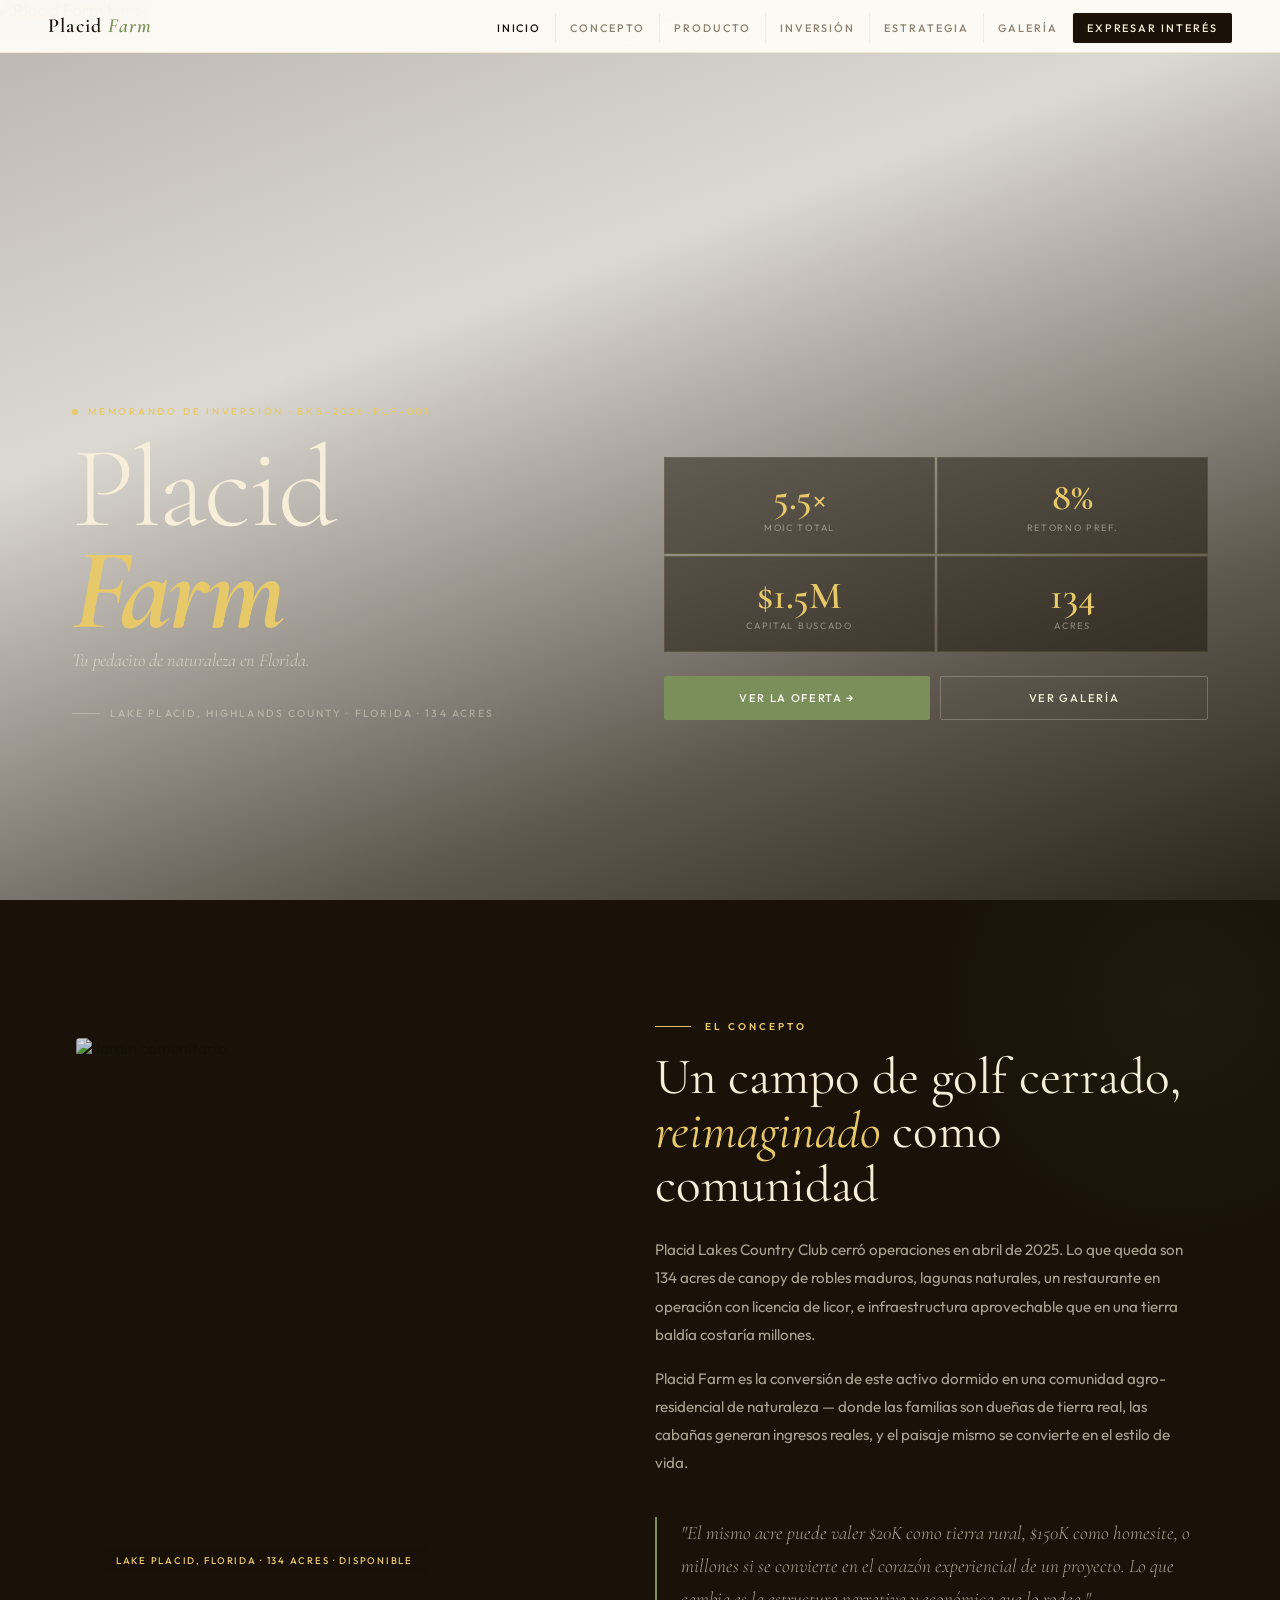
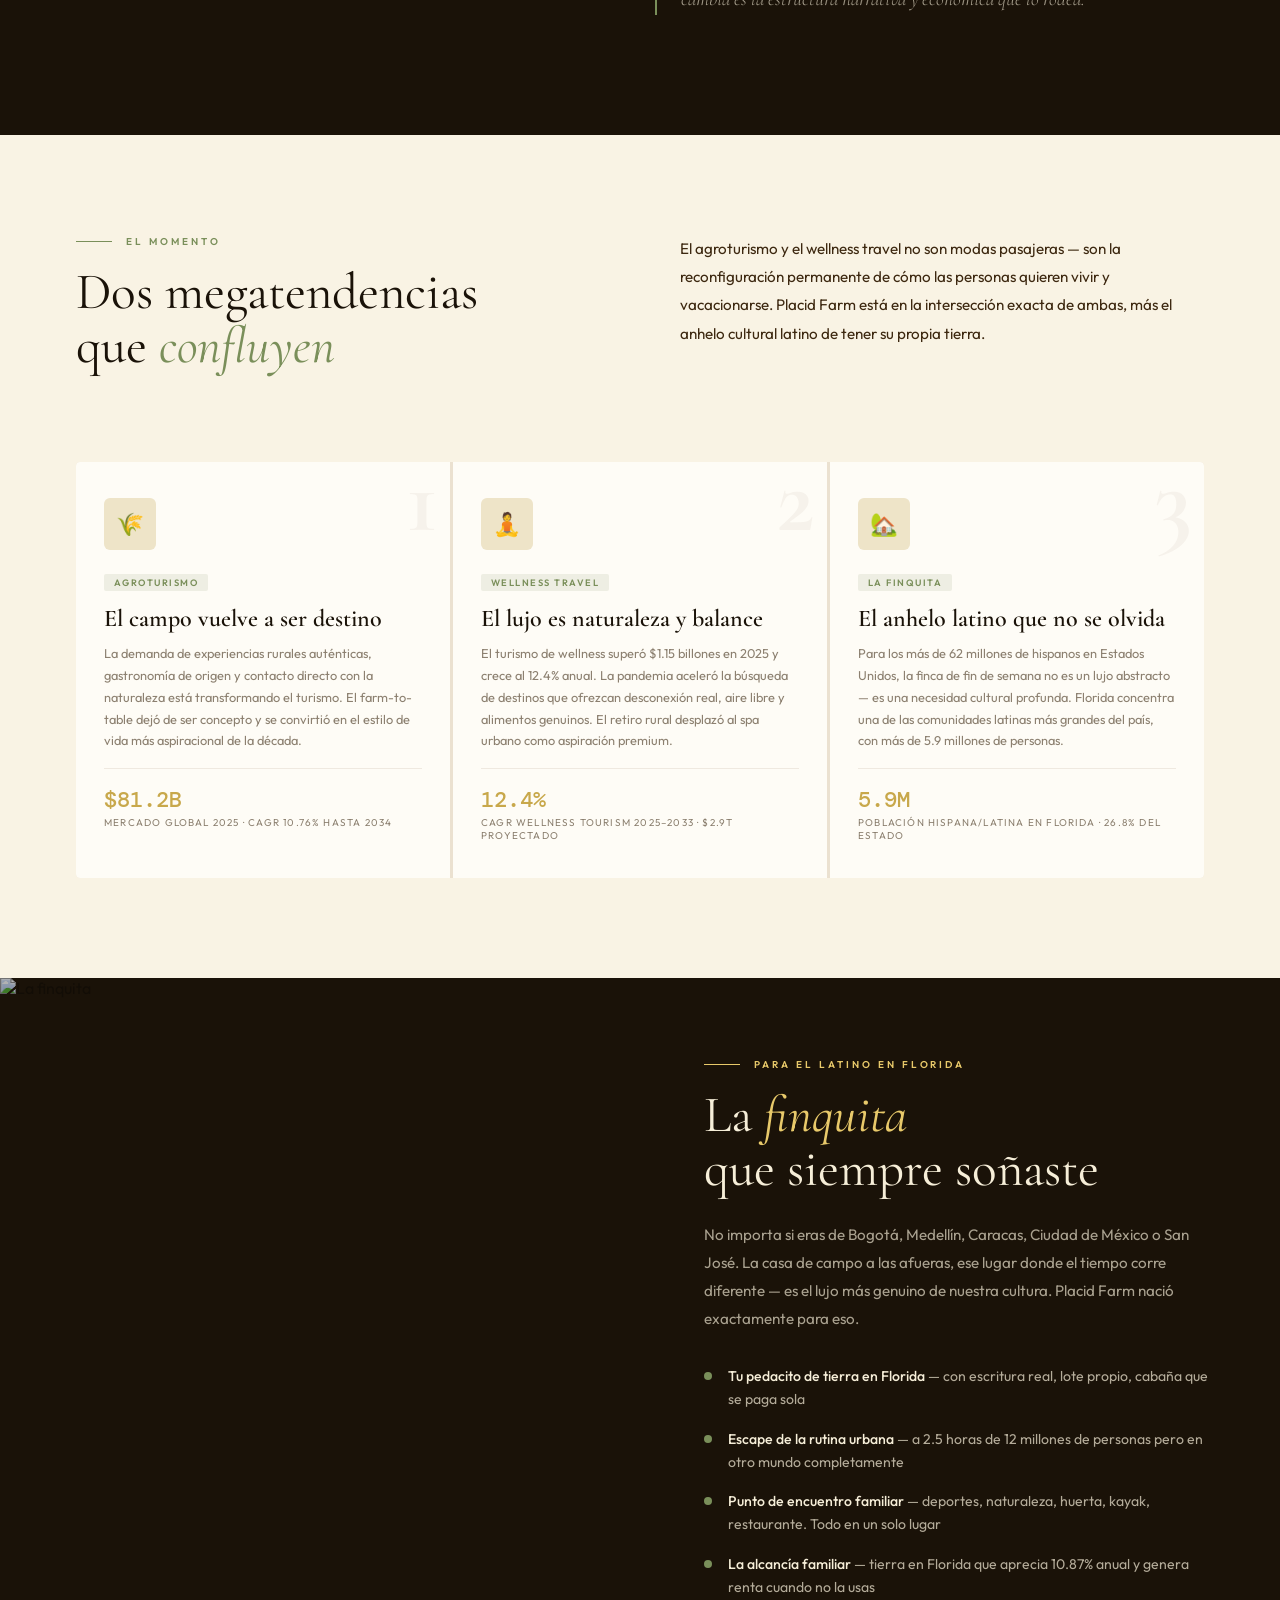
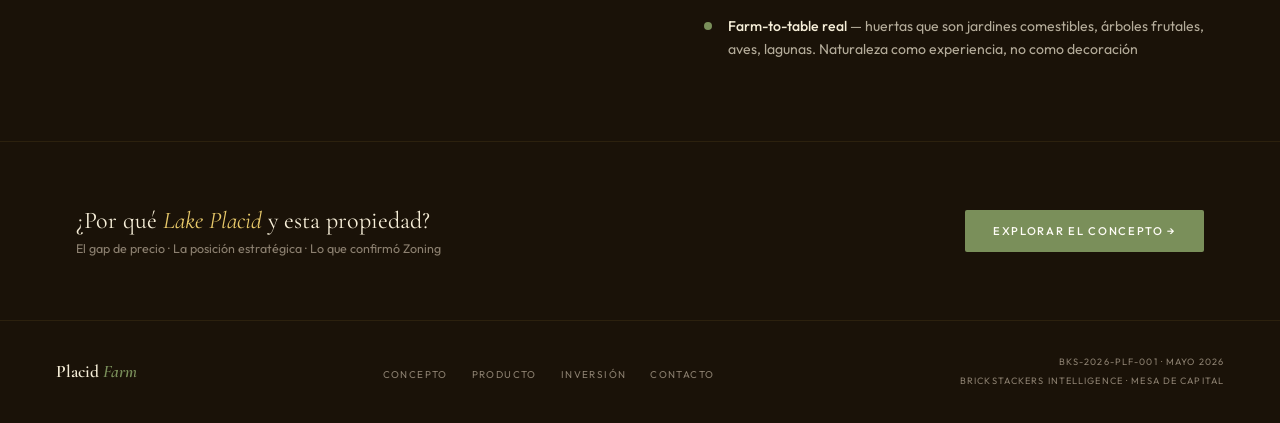
==== index.html @ a123d1e0 "modelo financiero Camino A — mix 55/18/7" ====
<!DOCTYPE html>
<html lang="es">
<head>
<meta charset="UTF-8">
<meta name="viewport" content="width=device-width, initial-scale=1.0">
<title>Placid Farm — Memorando de Inversión</title>
<!-- Favicon -->
<link rel="icon" type="image/png" sizes="32x32" href="https://res.cloudinary.com/df9mz9qei/image/upload/w_32,h_32,c_fill,q_auto/v1779254024/31085FDB-B945-452B-887D-D3802CEEFC55_paydjs.png">
<link rel="icon" type="image/png" sizes="192x192" href="https://res.cloudinary.com/df9mz9qei/image/upload/w_192,h_192,c_fill,q_auto/v1779254024/31085FDB-B945-452B-887D-D3802CEEFC55_paydjs.png">
<link rel="apple-touch-icon" sizes="180x180" href="https://res.cloudinary.com/df9mz9qei/image/upload/w_180,h_180,c_fill,q_auto/v1779254024/31085FDB-B945-452B-887D-D3802CEEFC55_paydjs.png">
<!-- Open Graph -->
<meta property="og:type" content="website">
<meta property="og:site_name" content="Placid Farm · Brickstackers">
<meta property="og:title" content="Placid Farm — Memorando de Inversión">
<meta property="og:description" content="Tu pedacito de naturaleza en Florida. Comunidad agro-residencial en 134 acres de Lake Placid · MOIC 5.5× · Capital buscado $1.5M.">
<meta property="og:image" content="https://res.cloudinary.com/df9mz9qei/image/upload/w_1200,h_630,c_fill,g_auto,q_auto/v1779254024/31085FDB-B945-452B-887D-D3802CEEFC55_paydjs.png">
<meta property="og:image:width" content="1200">
<meta property="og:image:height" content="630">
<!-- Twitter Card -->
<meta name="twitter:card" content="summary_large_image">
<meta name="twitter:title" content="Placid Farm — Memorando de Inversión">
<meta name="twitter:description" content="Tu pedacito de naturaleza en Florida. Comunidad agro-residencial en 134 acres de Lake Placid.">
<meta name="twitter:image" content="https://res.cloudinary.com/df9mz9qei/image/upload/w_1200,h_630,c_fill,g_auto,q_auto/v1779254024/31085FDB-B945-452B-887D-D3802CEEFC55_paydjs.png">
<link rel="stylesheet" href="shared.css">
<style>
/* HERO */
.hero{position:relative;height:100vh;min-height:700px;overflow:hidden;display:flex;align-items:flex-end}
.hero-bg{position:absolute;inset:0}
.hero-bg img{width:100%;height:100%;object-fit:cover;transform:scale(1.05);animation:slowzoom 20s ease-in-out infinite alternate}
.hero-bg::after{content:'';position:absolute;inset:0;background:linear-gradient(160deg,rgba(26,18,8,0.3) 0%,rgba(26,18,8,0.15) 35%,rgba(26,18,8,0.7) 75%,rgba(26,18,8,0.92) 100%)}
.hero-content{position:relative;z-index:2;width:100%;padding:0 72px 80px;display:grid;grid-template-columns:1fr 1fr;gap:48px;align-items:flex-end}
.hero-eyebrow{display:inline-flex;align-items:center;gap:10px;margin-bottom:20px}
.hero-eyebrow-dot{width:6px;height:6px;border-radius:50%;background:var(--gold);animation:blink 2s infinite}
.hero-eyebrow-text{font-size:0.62rem;font-weight:500;letter-spacing:0.28em;text-transform:uppercase;color:var(--gold)}
.hero-title{font-family:'Cormorant Garamond',serif;font-size:clamp(4.5rem,9vw,10rem);font-weight:300;line-height:0.88;color:var(--cream);margin-bottom:8px;letter-spacing:-0.02em}
.hero-title strong{font-weight:700;display:block}
.hero-title em{font-style:italic;color:var(--gold)}
.hero-sub{font-family:'Cormorant Garamond',serif;font-size:1.15rem;font-style:italic;color:rgba(246,238,216,0.55);margin-bottom:36px}
.hero-location{font-size:0.65rem;font-weight:500;letter-spacing:0.2em;text-transform:uppercase;color:rgba(246,238,216,0.4);display:flex;align-items:center;gap:10px}
.hero-location::before{content:'';width:28px;height:1px;background:rgba(246,238,216,0.3)}
.hero-right{display:flex;flex-direction:column;align-items:flex-end;gap:24px}
.hero-stats{display:grid;grid-template-columns:repeat(2,1fr);gap:2px;width:100%}
.hero-stat{background:rgba(26,18,8,0.5);backdrop-filter:blur(8px);border:1px solid rgba(200,168,75,0.15);padding:20px 18px;text-align:center}
.hero-stat-val{font-family:'Cormorant Garamond',serif;font-size:2.4rem;font-weight:600;color:var(--gold);line-height:1}
.hero-stat-lbl{font-size:0.58rem;letter-spacing:0.18em;text-transform:uppercase;color:rgba(246,238,216,0.45);margin-top:5px}
.hero-actions{display:flex;gap:10px;width:100%}
.hero-actions .btn-prim,.hero-actions .btn-ghost{flex:1}
/* MANIFESTO */
.manifesto{background:var(--ink);padding:120px 0;overflow:hidden;position:relative}
.manifesto::before{content:'';position:absolute;top:-150px;right:-150px;width:500px;height:500px;border-radius:50%;background:radial-gradient(circle,rgba(74,94,53,0.1) 0%,transparent 70%)}
.manifesto-grid{display:grid;grid-template-columns:1fr 1.1fr;gap:80px;align-items:center}
.manifesto-img{position:relative;height:560px;border-radius:4px;overflow:hidden}
.manifesto-img img{width:100%;height:100%;object-fit:cover;filter:brightness(0.85)}
.manifesto-img-tag{position:absolute;bottom:24px;left:24px;background:rgba(26,18,8,0.8);backdrop-filter:blur(8px);padding:8px 16px;border-radius:2px;font-size:0.6rem;letter-spacing:0.18em;text-transform:uppercase;color:var(--gold);font-weight:500}
.manifesto-quote{margin-top:40px;border-left:2px solid var(--sage);padding-left:24px}
.manifesto-quote p{font-family:'Cormorant Garamond',serif;font-size:1.2rem;font-style:italic;color:rgba(246,238,216,0.65);line-height:1.7;font-weight:300}
/* TRENDS */
.trends{background:var(--parchment)}
.trends-intro{display:grid;grid-template-columns:1fr 1fr;gap:80px;align-items:start;margin-bottom:64px}
.trends-cards{display:grid;grid-template-columns:repeat(3,1fr);gap:3px;background:rgba(106,68,35,0.1);border-radius:4px;overflow:hidden}
.trend-card{background:var(--white);padding:36px 28px;position:relative;overflow:hidden;transition:background 0.3s}
.trend-card:hover{background:var(--ink)}
.trend-card:hover .trend-title{color:var(--cream)}
.trend-card:hover .trend-body{color:rgba(246,238,216,0.6)}
.trend-num{font-family:'Cormorant Garamond',serif;font-size:6rem;font-weight:700;color:rgba(106,68,35,0.05);position:absolute;top:-10px;right:12px;line-height:1;pointer-events:none}
.trend-icon-bg{width:52px;height:52px;background:var(--linen);border-radius:6px;display:flex;align-items:center;justify-content:center;margin-bottom:20px;font-size:1.4rem}
.trend-title{font-family:'Cormorant Garamond',serif;font-size:1.5rem;font-weight:600;color:var(--ink);margin-bottom:10px;line-height:1.2;transition:color 0.3s}
.trend-body{font-size:0.8rem;line-height:1.7;color:var(--stone);transition:color 0.3s;margin-bottom:16px}
.trend-stat-val{font-family:'DM Mono',monospace;font-size:1.4rem;font-weight:500;color:var(--straw)}
.trend-stat-lbl{font-size:0.62rem;letter-spacing:0.12em;text-transform:uppercase;color:var(--stone);margin-top:2px}
/* FINQUITA */
.finquita{background:var(--ink);padding:0}
.finquita-split{display:grid;grid-template-columns:1fr 1fr;min-height:80vh}
.finquita-img{position:relative;overflow:hidden}
.finquita-img img{width:100%;height:100%;object-fit:cover;filter:brightness(0.7)}
.finquita-img-overlay{position:absolute;inset:0;background:linear-gradient(to right,transparent 60%,var(--ink) 100%)}
.finquita-text{display:flex;flex-direction:column;justify-content:center;padding:80px 64px}
.finquita-items{display:flex;flex-direction:column;gap:16px;margin-top:32px}
.fi-item{display:flex;gap:16px;align-items:flex-start}
.fi-dot{width:8px;height:8px;border-radius:50%;background:var(--sage);margin-top:7px;flex-shrink:0}
.fi-text{font-size:0.88rem;line-height:1.65;color:rgba(246,238,216,0.7)}
.fi-text strong{color:var(--cream);font-weight:500}
/* NEXT PAGE CTA */
.next-cta{background:var(--ink);padding:64px 0;border-top:1px solid rgba(200,168,75,0.1)}
.next-cta-inner{display:flex;justify-content:space-between;align-items:center}
.next-cta-text h3{font-family:'Cormorant Garamond',serif;font-size:1.5rem;font-weight:400;color:var(--cream)}
.next-cta-text h3 em{font-style:italic;color:var(--gold)}
.next-cta-text p{font-size:0.78rem;color:var(--stone);margin-top:6px}
/* RESPONSIVE */
@media(max-width:960px){
  .hero-content{grid-template-columns:1fr;padding:0 24px 48px}
  .hero-right{align-items:flex-start;width:100%}
  .manifesto-grid{grid-template-columns:1fr;gap:40px}
  .trends-intro{grid-template-columns:1fr;gap:32px}
  .trends-cards{grid-template-columns:1fr}
  .finquita-split{grid-template-columns:1fr}
  .finquita-img{height:50vw}
  .finquita-text{padding:48px 24px}
  .next-cta-inner{flex-direction:column;gap:20px;text-align:center}
}
</style>
</head>
<body>

<!-- NAV -->
<nav>
  <a href="index.html" class="nav-logo">Placid <span>Farm</span></a>
  <ul class="nav-links">
    <li><a href="index.html" class="active">Inicio</a></li>
    <li><a href="concepto.html">Concepto</a></li>
    <li><a href="producto.html">Producto</a></li>
    <li><a href="inversion.html">Inversión</a></li>
    <li><a href="estrategia.html">Estrategia</a></li>
    <li><a href="contacto.html">Galería</a></li>
    <li><a href="contacto.html#interes" class="nav-cta">Expresar Interés</a></li>
  </ul>
  <button class="nav-mobile-toggle" onclick="toggleNav()">
    <span></span><span></span><span></span>
  </button>
</nav>

<!-- HERO -->
<section class="hero">
  <div class="hero-bg">
    <img src="https://res.cloudinary.com/df9mz9qei/image/upload/v1779569519/BCBBCC4B-2E43-44A6-8F2A-E1031215C445_lxltwq.png" alt="Placid Farm hero">
  </div>
  <div class="hero-content">
    <div class="hero-left">
      <div class="hero-eyebrow">
        <div class="hero-eyebrow-dot"></div>
        <span class="hero-eyebrow-text">Memorando de Inversión · BKS-2026-PLF-001</span>
      </div>
      <h1 class="hero-title">
        Placid
        <strong><em>Farm</em></strong>
      </h1>
      <p class="hero-sub">Tu pedacito de naturaleza en Florida.</p>
      <div class="hero-location">Lake Placid, Highlands County · Florida · 134 Acres</div>
    </div>
    <div class="hero-right">
      <div class="hero-stats">
        <div class="hero-stat"><div class="hero-stat-val">5.5×</div><div class="hero-stat-lbl">MOIC Total</div></div>
        <div class="hero-stat"><div class="hero-stat-val">8%</div><div class="hero-stat-lbl">Retorno Pref.</div></div>
        <div class="hero-stat"><div class="hero-stat-val">$1.5M</div><div class="hero-stat-lbl">Capital Buscado</div></div>
        <div class="hero-stat"><div class="hero-stat-val">134</div><div class="hero-stat-lbl">Acres</div></div>
      </div>
      <div class="hero-actions">
        <a href="inversion.html" class="btn-prim">Ver la Oferta →</a>
        <a href="contacto.html" class="btn-ghost">Ver Galería</a>
      </div>
    </div>
  </div>
</section>

<!-- MANIFESTO -->
<section class="manifesto">
  <div class="container">
    <div class="manifesto-grid">
      <div class="manifesto-img reveal">
        <img src="https://res.cloudinary.com/df9mz9qei/image/upload/v1779245403/6E2DB016-7008-4F9B-8170-4D4B00F80FEC_gxshcb.png" alt="Jardín comunitario">
        <div class="manifesto-img-tag">Lake Placid, Florida · 134 Acres · Disponible</div>
      </div>
      <div class="reveal">
        <div class="s-label gold">El Concepto</div>
        <h2 class="s-title light">Un campo de golf cerrado,<br><em>reimaginado</em> como comunidad</h2>
        <p class="s-body light">Placid Lakes Country Club cerró operaciones en abril de 2025. Lo que queda son 134 acres de canopy de robles maduros, lagunas naturales, un restaurante en operación con licencia de licor, e infraestructura aprovechable que en una tierra baldía costaría millones.</p>
        <p class="s-body light" style="margin-top:16px">Placid Farm es la conversión de este activo dormido en una comunidad agro-residencial de naturaleza — donde las familias son dueñas de tierra real, las cabañas generan ingresos reales, y el paisaje mismo se convierte en el estilo de vida.</p>
        <div class="manifesto-quote">
          <p>"El mismo acre puede valer $20K como tierra rural, $150K como homesite, o millones si se convierte en el corazón experiencial de un proyecto. Lo que cambia es la estructura narrativa y económica que lo rodea."</p>
        </div>
      </div>
    </div>
  </div>
</section>

<!-- TENDENCIAS -->
<section class="trends">
  <div class="container">
    <div class="trends-intro">
      <div class="reveal">
        <div class="s-label">El Momento</div>
        <h2 class="s-title">Dos megatendencias<br>que <em>confluyen</em></h2>
      </div>
      <div class="reveal">
        <p class="s-body">El agroturismo y el wellness travel no son modas pasajeras — son la reconfiguración permanente de cómo las personas quieren vivir y vacacionarse. Placid Farm está en la intersección exacta de ambas, más el anhelo cultural latino de tener su propia tierra.</p>
      </div>
    </div>
    <div class="trends-cards">
      <div class="trend-card reveal">
        <div class="trend-num">1</div>
        <div class="trend-icon-bg">🌾</div>
        <div class="tag sage" style="margin-bottom:14px">Agroturismo</div>
        <h3 class="trend-title">El campo vuelve a ser destino</h3>
        <p class="trend-body">La demanda de experiencias rurales auténticas, gastronomía de origen y contacto directo con la naturaleza está transformando el turismo. El farm-to-table dejó de ser concepto y se convirtió en el estilo de vida más aspiracional de la década.</p>
        <div style="border-top:1px solid rgba(106,68,35,0.1);padding-top:16px">
          <div class="trend-stat-val">$81.2B</div>
          <div class="trend-stat-lbl">Mercado global 2025 · CAGR 10.76% hasta 2034</div>
        </div>
      </div>
      <div class="trend-card reveal">
        <div class="trend-num">2</div>
        <div class="trend-icon-bg">🧘</div>
        <div class="tag sage" style="margin-bottom:14px">Wellness Travel</div>
        <h3 class="trend-title">El lujo es naturaleza y balance</h3>
        <p class="trend-body">El turismo de wellness superó $1.15 billones en 2025 y crece al 12.4% anual. La pandemia aceleró la búsqueda de destinos que ofrezcan desconexión real, aire libre y alimentos genuinos. El retiro rural desplazó al spa urbano como aspiración premium.</p>
        <div style="border-top:1px solid rgba(106,68,35,0.1);padding-top:16px">
          <div class="trend-stat-val">12.4%</div>
          <div class="trend-stat-lbl">CAGR wellness tourism 2025–2033 · $2.9T proyectado</div>
        </div>
      </div>
      <div class="trend-card reveal">
        <div class="trend-num">3</div>
        <div class="trend-icon-bg">🏡</div>
        <div class="tag sage" style="margin-bottom:14px">La Finquita</div>
        <h3 class="trend-title">El anhelo latino que no se olvida</h3>
        <p class="trend-body">Para los más de 62 millones de hispanos en Estados Unidos, la finca de fin de semana no es un lujo abstracto — es una necesidad cultural profunda. Florida concentra una de las comunidades latinas más grandes del país, con más de 5.9 millones de personas.</p>
        <div style="border-top:1px solid rgba(106,68,35,0.1);padding-top:16px">
          <div class="trend-stat-val">5.9M</div>
          <div class="trend-stat-lbl">Población hispana/latina en Florida · 26.8% del estado</div>
        </div>
      </div>
    </div>
  </div>
</section>

<!-- LA FINQUITA -->
<section class="finquita">
  <div class="finquita-split">
    <div class="finquita-img">
      <img src="https://res.cloudinary.com/df9mz9qei/image/upload/v1779747965/92EA5FC8-8DB9-4307-93A4-91FED21C4131_anicpx.png" alt="La finquita">
      <div class="finquita-img-overlay"></div>
    </div>
    <div class="finquita-text">
      <div class="s-label gold">Para el Latino en Florida</div>
      <h2 class="s-title light">La <em>finquita</em><br>que siempre soñaste</h2>
      <p class="s-body light">No importa si eras de Bogotá, Medellín, Caracas, Ciudad de México o San José. La casa de campo a las afueras, ese lugar donde el tiempo corre diferente — es el lujo más genuino de nuestra cultura. Placid Farm nació exactamente para eso.</p>
      <div class="finquita-items">
        <div class="fi-item"><div class="fi-dot"></div><div class="fi-text"><strong>Tu pedacito de tierra en Florida</strong> — con escritura real, lote propio, cabaña que se paga sola</div></div>
        <div class="fi-item"><div class="fi-dot"></div><div class="fi-text"><strong>Escape de la rutina urbana</strong> — a 2.5 horas de 12 millones de personas pero en otro mundo completamente</div></div>
        <div class="fi-item"><div class="fi-dot"></div><div class="fi-text"><strong>Punto de encuentro familiar</strong> — deportes, naturaleza, huerta, kayak, restaurante. Todo en un solo lugar</div></div>
        <div class="fi-item"><div class="fi-dot"></div><div class="fi-text"><strong>La alcancía familiar</strong> — tierra en Florida que aprecia 10.87% anual y genera renta cuando no la usas</div></div>
        <div class="fi-item"><div class="fi-dot"></div><div class="fi-text"><strong>Farm-to-table real</strong> — huertas que son jardines comestibles, árboles frutales, aves, lagunas. Naturaleza como experiencia, no como decoración</div></div>
      </div>
    </div>
  </div>
</section>

<!-- NEXT PAGE CTA -->
<div class="next-cta">
  <div class="container">
    <div class="next-cta-inner">
      <div class="next-cta-text">
        <h3>¿Por qué <em>Lake Placid</em> y esta propiedad?</h3>
        <p>El gap de precio · La posición estratégica · Lo que confirmó Zoning</p>
      </div>
      <a href="concepto.html" class="btn-prim">Explorar el Concepto →</a>
    </div>
  </div>
</div>

<!-- FOOTER -->
<footer>
  <a href="index.html" class="footer-brand">Placid <span>Farm</span></a>
  <ul class="footer-links">
    <li><a href="concepto.html">Concepto</a></li>
    <li><a href="producto.html">Producto</a></li>
    <li><a href="inversion.html">Inversión</a></li>
    <li><a href="contacto.html#interes">Contacto</a></li>
  </ul>
  <div class="footer-meta">
    <div>BKS-2026-PLF-001 · Mayo 2026</div>
    <div>Brickstackers Intelligence · Mesa de Capital</div>
  </div>
</footer>

<script>
function toggleNav(){
  document.querySelector('.nav-links').classList.toggle('open');
}
const obs=new IntersectionObserver((entries)=>{
  entries.forEach((e,i)=>{
    if(e.isIntersecting){
      setTimeout(()=>e.target.classList.add('visible'),(i%4)*80);
    }
  });
},{threshold:0.08,rootMargin:'0px 0px -40px 0px'});
document.querySelectorAll('.reveal').forEach(el=>obs.observe(el));
</script>
</body>
</html>
---- shared.css ----
@import url('https://fonts.googleapis.com/css2?family=Cormorant+Garamond:ital,wght@0,300;0,400;0,600;0,700;1,300;1,400;1,600&family=Outfit:wght@300;400;500;600&family=DM+Mono:wght@400;500&display=swap');

:root {
  --ink:#1A1208; --bark:#3D2810; --earth:#6B4423;
  --moss:#4A5E35; --sage:#7A8F5A; --fern:#9AAF72;
  --straw:#C8A84B; --gold:#E8C96A;
  --cream:#F6EED8; --linen:#EEE4C8; --parchment:#F9F3E4;
  --white:#FEFCF6; --stone:#8C8070; --water:#4A7A8C; --rust:#8C3A20;
}

*{margin:0;padding:0;box-sizing:border-box}
html{scroll-behavior:smooth}
body{font-family:'Outfit',sans-serif;background:var(--white);color:var(--ink);overflow-x:hidden}
::-webkit-scrollbar{width:3px}
::-webkit-scrollbar-track{background:var(--linen)}
::-webkit-scrollbar-thumb{background:var(--sage)}

/* NAV */
nav{position:fixed;top:0;left:0;right:0;z-index:200;padding:14px 48px;display:flex;align-items:center;justify-content:space-between;background:rgba(254,252,246,0.95);backdrop-filter:blur(16px);border-bottom:1px solid rgba(200,168,75,0.2)}
.nav-logo{font-family:'Cormorant Garamond',serif;font-size:1.25rem;font-weight:600;color:var(--ink);letter-spacing:0.06em;text-decoration:none}
.nav-logo span{color:var(--sage);font-style:italic}
.nav-links{display:flex;gap:0;list-style:none}
.nav-links a{font-size:0.68rem;font-weight:500;letter-spacing:0.18em;text-transform:uppercase;color:var(--stone);text-decoration:none;padding:8px 14px;transition:color 0.2s;border-right:1px solid rgba(200,168,75,0.15)}
.nav-links li:last-child a{border-right:none}
.nav-links a:hover{color:var(--moss)}
.nav-links a.active{color:var(--ink)}
.nav-cta{background:var(--ink)!important;color:var(--cream)!important;border-radius:2px;border-right:none!important}
.nav-cta:hover{background:var(--moss)!important}
.nav-mobile-toggle{display:none;background:none;border:none;cursor:pointer;padding:4px}
.nav-mobile-toggle span{display:block;width:22px;height:2px;background:var(--ink);margin:4px 0;transition:all 0.3s}

/* LAYOUT */
section{padding:100px 0}
.container{max-width:1240px;margin:0 auto;padding:0 56px}
.container-wide{max-width:1400px;margin:0 auto;padding:0 56px}

/* TYPOGRAPHY */
.s-label{font-size:0.62rem;font-weight:600;letter-spacing:0.3em;text-transform:uppercase;color:var(--sage);display:flex;align-items:center;gap:14px;margin-bottom:18px}
.s-label::before{content:'';width:36px;height:1px;background:var(--sage)}
.s-label.gold{color:var(--gold)}
.s-label.gold::before{background:var(--gold)}
.s-title{font-family:'Cormorant Garamond',serif;font-size:clamp(2.2rem,4vw,3.8rem);font-weight:400;line-height:1.05;color:var(--ink);margin-bottom:24px}
.s-title em{font-style:italic;color:var(--sage)}
.s-title.light{color:var(--cream)}
.s-title.light em{color:var(--gold)}
.s-body{font-size:0.95rem;line-height:1.85;color:var(--bark);max-width:580px}
.s-body.light{color:rgba(246,238,216,0.65);max-width:100%}

/* BUTTONS */
.btn-prim{background:var(--sage);color:var(--white);padding:14px 28px;font-size:0.7rem;font-weight:500;letter-spacing:0.15em;text-transform:uppercase;border:none;border-radius:2px;cursor:pointer;text-decoration:none;transition:all 0.2s;display:inline-flex;align-items:center;justify-content:center;gap:8px}
.btn-prim:hover{background:var(--moss)}
.btn-ghost{background:transparent;color:var(--cream);padding:14px 28px;font-size:0.7rem;font-weight:500;letter-spacing:0.15em;text-transform:uppercase;border:1px solid rgba(246,238,216,0.25);border-radius:2px;cursor:pointer;text-decoration:none;transition:all 0.2s;display:inline-flex;align-items:center;justify-content:center}
.btn-ghost:hover{border-color:var(--gold);color:var(--gold)}
.btn-dark{background:var(--ink);color:var(--cream);padding:14px 28px;font-size:0.7rem;font-weight:500;letter-spacing:0.15em;text-transform:uppercase;border:none;border-radius:2px;cursor:pointer;text-decoration:none;transition:all 0.2s;display:inline-flex;align-items:center;justify-content:center}
.btn-dark:hover{background:var(--moss)}

/* TAGS & BADGES */
.tag{display:inline-block;padding:3px 10px;border-radius:2px;font-size:0.58rem;letter-spacing:0.16em;text-transform:uppercase;font-weight:600}
.tag.green{background:rgba(74,94,53,0.1);color:var(--moss)}
.tag.gold{background:rgba(200,168,75,0.15);color:var(--straw)}
.tag.warn{background:rgba(140,58,32,0.1);color:var(--rust)}
.tag.dark{background:rgba(26,18,8,0.08);color:var(--stone)}
.tag.sage{background:rgba(122,143,90,0.12);color:var(--sage)}

/* CARDS */
.card{background:var(--white);border-radius:4px;border:1px solid rgba(106,68,35,0.1)}
.card-dark{background:rgba(26,18,8,0.7);border-radius:4px}
.card-ink{background:var(--ink);border-radius:4px}

/* REVEAL ANIMATION */
.reveal{opacity:0;transform:translateY(20px);transition:opacity 0.6s ease,transform 0.6s ease}
.reveal.visible{opacity:1;transform:translateY(0)}

/* PAGE HERO (interior pages) */
.page-hero{padding:160px 0 80px;background:var(--ink);position:relative;overflow:hidden}
.page-hero::before{content:'';position:absolute;top:-100px;right:-100px;width:500px;height:500px;border-radius:50%;background:radial-gradient(circle,rgba(74,94,53,0.1) 0%,transparent 70%)}
.page-hero .s-label{color:var(--gold)}
.page-hero .s-label::before{background:var(--gold)}
.page-hero .s-title{color:var(--cream)}
.page-hero .s-title em{color:var(--gold)}
.page-hero .s-body{color:rgba(246,238,216,0.6)}

/* PAGE NAV (prev/next between pages) */
.page-nav{background:var(--linen);padding:32px 0;border-top:1px solid rgba(106,68,35,0.1)}
.page-nav-inner{display:flex;justify-content:space-between;align-items:center}
.page-nav-link{display:flex;align-items:center;gap:12px;text-decoration:none;transition:color 0.2s}
.page-nav-link:hover .pnl-title{color:var(--sage)}
.pnl-direction{font-size:0.6rem;letter-spacing:0.18em;text-transform:uppercase;color:var(--stone)}
.pnl-title{font-family:'Cormorant Garamond',serif;font-size:1rem;font-weight:600;color:var(--ink);transition:color 0.2s}
.pnl-arrow{font-size:1.2rem;color:var(--sage)}

/* FOOTER */
footer{background:var(--ink);padding:32px 56px;display:flex;justify-content:space-between;align-items:center;border-top:1px solid rgba(200,168,75,0.1)}
.footer-brand{font-family:'Cormorant Garamond',serif;font-size:1.1rem;font-weight:600;color:var(--cream);text-decoration:none}
.footer-brand span{color:var(--sage);font-style:italic}
.footer-meta{font-size:0.58rem;letter-spacing:0.12em;text-transform:uppercase;color:var(--stone);text-align:right;line-height:2}
.footer-links{display:flex;gap:24px;list-style:none}
.footer-links a{font-size:0.62rem;letter-spacing:0.14em;text-transform:uppercase;color:var(--stone);text-decoration:none;transition:color 0.2s}
.footer-links a:hover{color:var(--cream)}

/* GRID UTILITIES */
.grid-2{display:grid;grid-template-columns:1fr 1fr;gap:64px}
.grid-3{display:grid;grid-template-columns:repeat(3,1fr);gap:3px}
.grid-4{display:grid;grid-template-columns:repeat(4,1fr);gap:3px}
.grid-gap{gap:20px}
.grid-bg-linen{background:rgba(106,68,35,0.08);border-radius:4px;overflow:hidden}
.grid-bg-gold{background:rgba(200,168,75,0.12);border-radius:4px;overflow:hidden}

/* TABLES */
.data-table{width:100%;border-collapse:collapse}
.data-table th{font-size:0.6rem;letter-spacing:0.18em;text-transform:uppercase;color:var(--stone);text-align:left;padding:0 0 14px;border-bottom:1px solid rgba(106,68,35,0.12);font-weight:500}
.data-table td{padding:12px 0;border-bottom:1px solid rgba(106,68,35,0.06);font-size:0.82rem;color:var(--bark)}
.data-table td.mono{font-family:'DM Mono',monospace;color:var(--ink);font-weight:500;text-align:right}
.data-table tr.hl td{background:rgba(122,143,90,0.06);color:var(--moss);font-weight:600}
.data-table tr.hl td.mono{color:var(--moss)}
.data-table tr.total-tr td{border-top:2px solid rgba(106,68,35,0.15);font-weight:700}

/* TABS */
.tabs{display:flex;gap:2px;background:rgba(106,68,35,0.1);border-radius:4px;overflow:hidden;width:fit-content}
.tab-btn{padding:11px 24px;font-size:0.68rem;font-weight:500;letter-spacing:0.14em;text-transform:uppercase;cursor:pointer;color:var(--stone);background:transparent;border:none;transition:all 0.2s;font-family:'Outfit',sans-serif}
.tab-btn.active{background:var(--ink);color:var(--cream)}
.tabs.light .tab-btn{color:rgba(246,238,216,0.5)}
.tabs.light .tab-btn.active{background:var(--sage);color:var(--white)}
.tab-panel{display:none}
.tab-panel.active{display:block;animation:fadeup 0.3s ease}

/* TIMELINE */
.tl-track{position:relative;padding-left:44px;margin-top:60px}
.tl-track::before{content:'';position:absolute;left:0;top:22px;bottom:22px;width:2px;background:linear-gradient(to bottom,var(--sage),var(--straw));border-radius:2px}
.tl-item{display:grid;grid-template-columns:140px 1fr;gap:36px;margin-bottom:40px;position:relative;align-items:start}
.tl-item::before{content:'';position:absolute;left:-48px;top:20px;width:12px;height:12px;border-radius:50%;background:var(--sage);border:3px solid var(--white);box-shadow:0 0 0 3px rgba(122,143,90,0.2)}
.tl-period{font-size:0.65rem;font-weight:600;letter-spacing:0.14em;text-transform:uppercase;color:var(--sage);padding-top:3px}
.tl-content h4{font-family:'Cormorant Garamond',serif;font-size:1.1rem;font-weight:600;color:var(--ink);margin-bottom:6px}
.tl-content p{font-size:0.8rem;line-height:1.65;color:var(--bark)}
.tl-badge{display:inline-block;background:rgba(122,143,90,0.1);color:var(--moss);padding:3px 10px;border-radius:2px;font-size:0.6rem;letter-spacing:0.12em;text-transform:uppercase;font-weight:500;margin-top:8px}

/* ANIMATIONS */
@keyframes fadeup{from{opacity:0;transform:translateY(8px)}to{opacity:1;transform:translateY(0)}}
@keyframes slowzoom{from{transform:scale(1.05)}to{transform:scale(1.12)}}
@keyframes blink{0%,100%{opacity:1}50%{opacity:0.2}}
@keyframes pulse{0%,100%{opacity:1}50%{opacity:0.3}}

/* RESPONSIVE */
@media(max-width:960px){
  nav{padding:14px 20px}
  .nav-links{display:none}
  .nav-links.open{display:flex;flex-direction:column;position:fixed;top:57px;left:0;right:0;background:var(--white);border-bottom:1px solid rgba(200,168,75,0.2);z-index:199}
  .nav-links.open a{border-right:none;border-bottom:1px solid rgba(200,168,75,0.1);padding:14px 24px}
  .nav-mobile-toggle{display:block}
  .container,.container-wide{padding:0 20px}
  section{padding:72px 0}
  .grid-2{grid-template-columns:1fr;gap:32px}
  .grid-3{grid-template-columns:1fr}
  .grid-4{grid-template-columns:repeat(2,1fr)}
  .tl-item{grid-template-columns:90px 1fr;gap:16px}
  footer{flex-direction:column;gap:12px;padding:24px 20px;text-align:center}
  .footer-meta{text-align:center}
  .page-nav-inner{flex-direction:column;gap:16px}
  .tab-btn{padding:9px 16px;font-size:0.62rem}
}
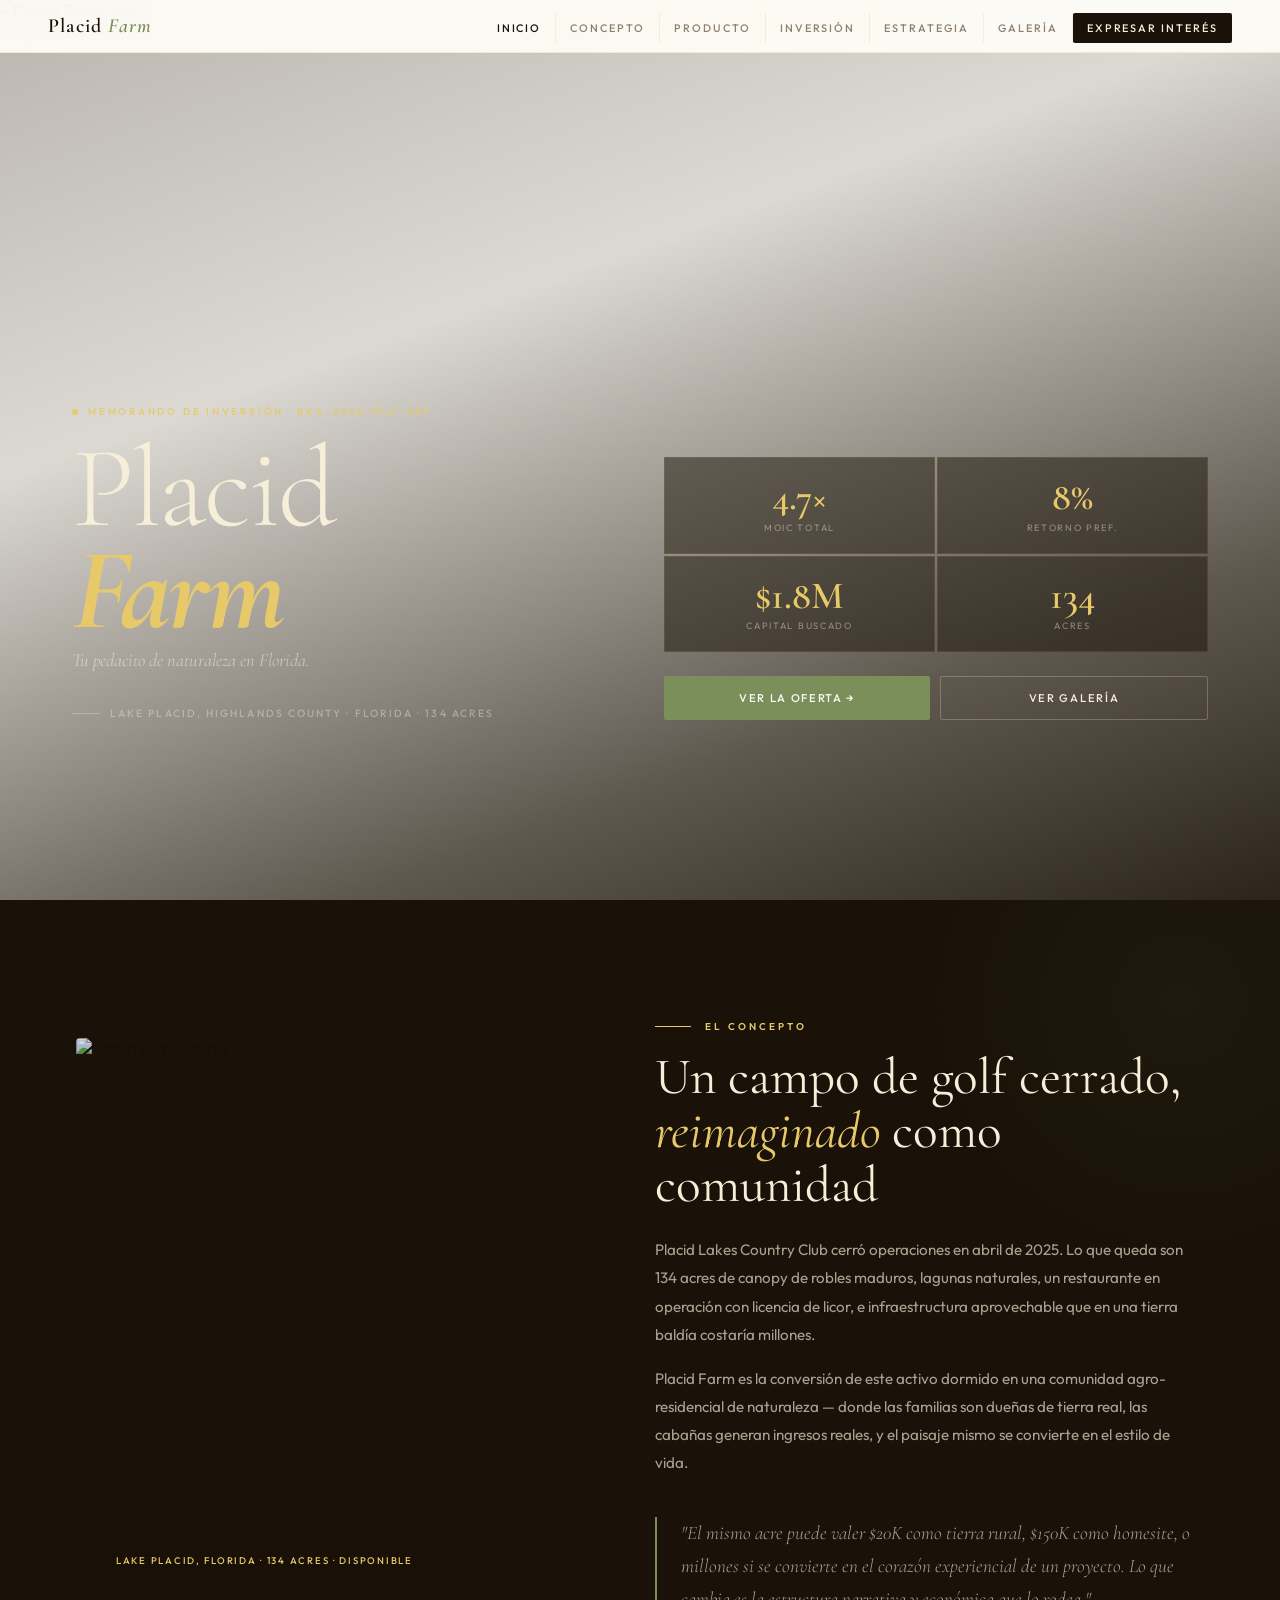
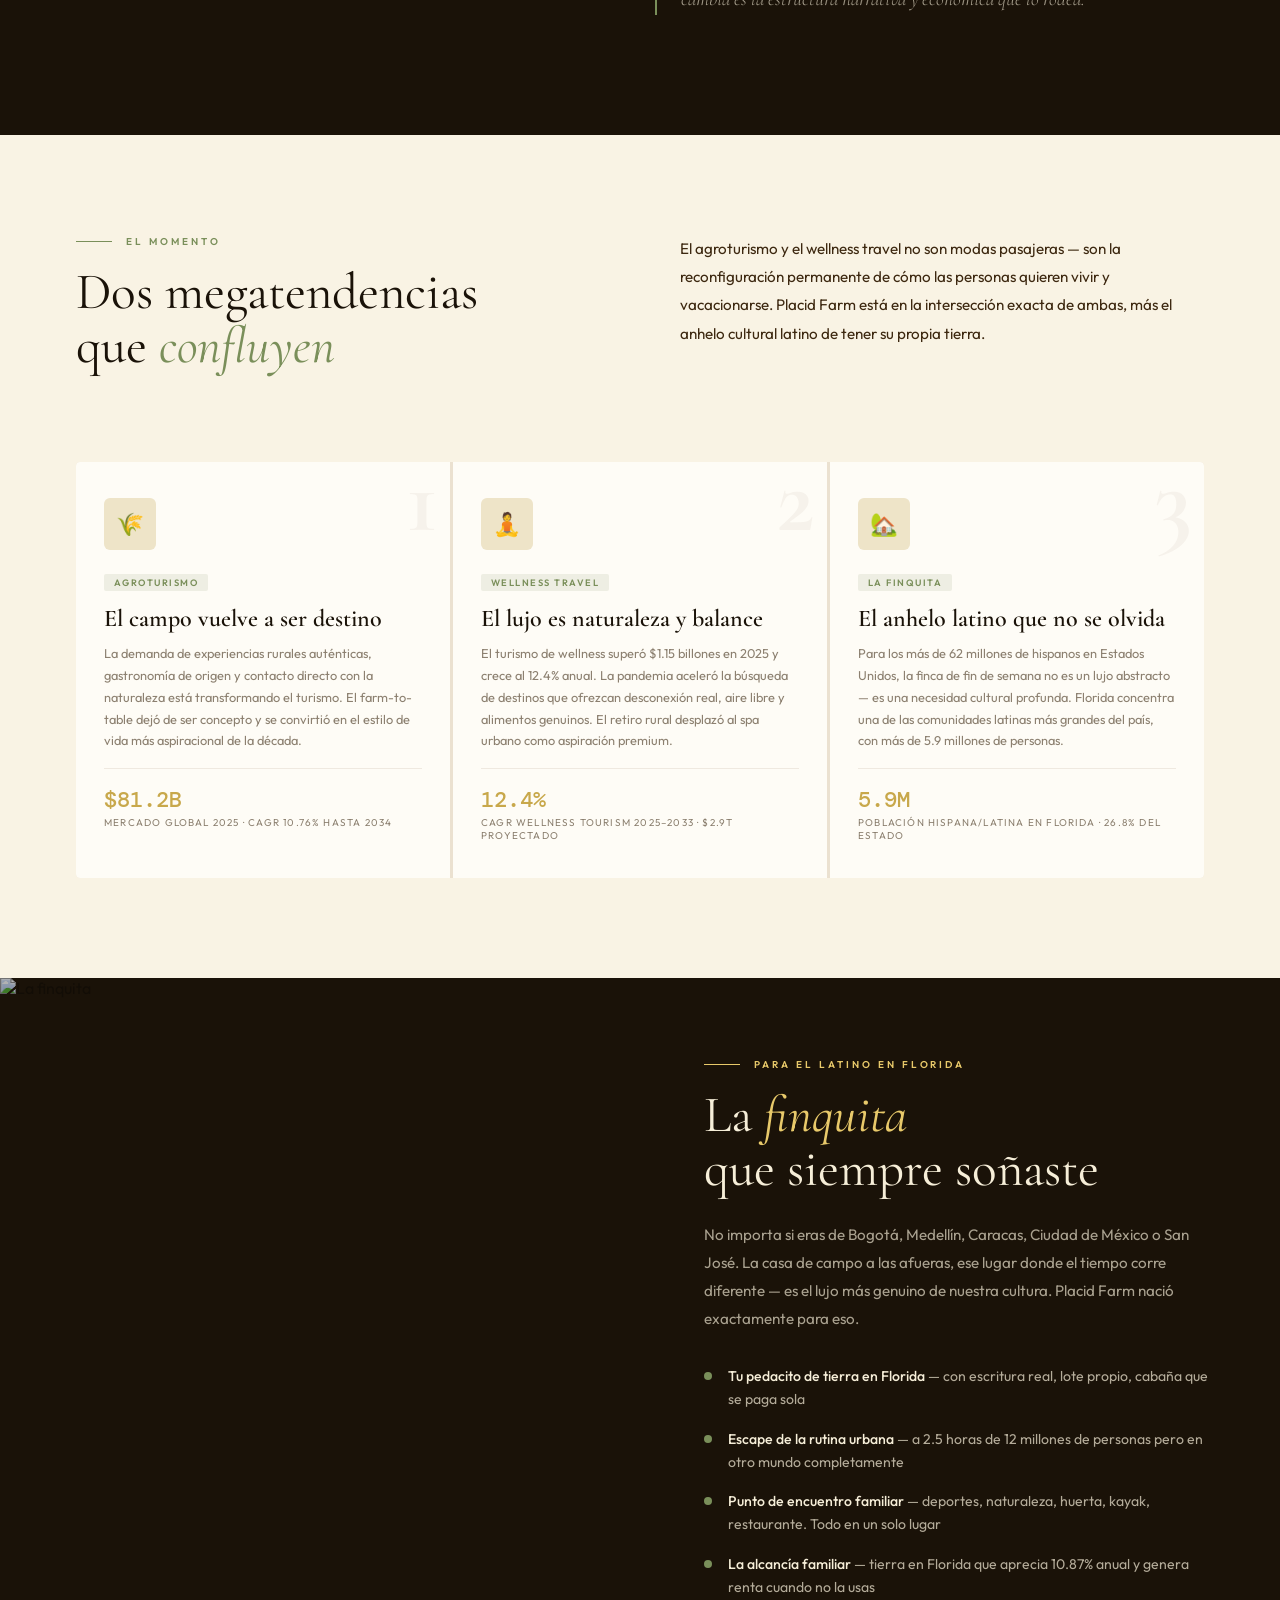
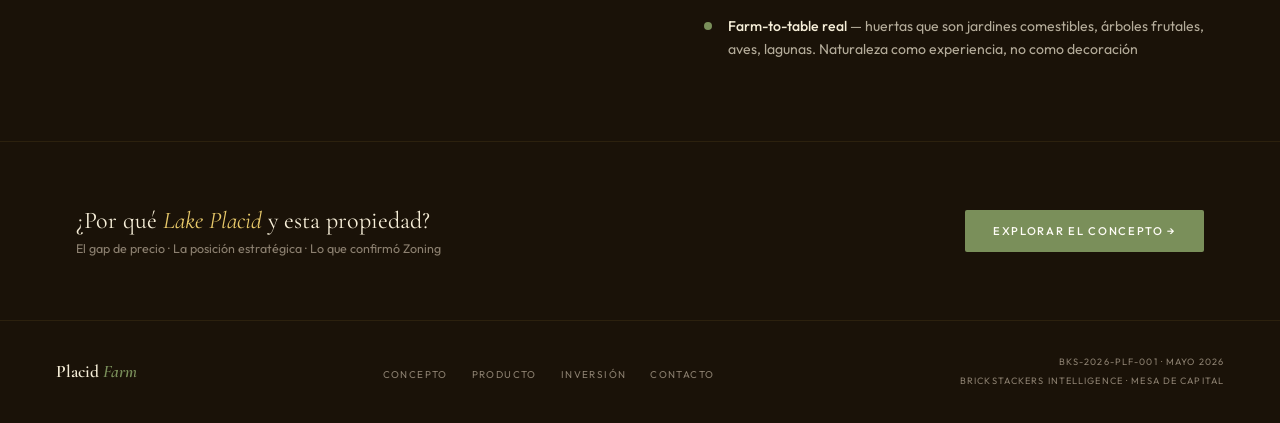
==== commit d8893781: "Capital del inversionista corregido a $1.8M (era $1.5M) $1.5M es el precio de la tierra (al seller);" ====
--- a/index.html
+++ b/index.html
@@ -12,7 +12,7 @@
 <meta property="og:type" content="website">
 <meta property="og:site_name" content="Placid Farm · Brickstackers">
 <meta property="og:title" content="Placid Farm — Memorando de Inversión">
-<meta property="og:description" content="Tu pedacito de naturaleza en Florida. Comunidad agro-residencial en 134 acres de Lake Placid · MOIC 5.5× · Capital buscado $1.5M.">
+<meta property="og:description" content="Tu pedacito de naturaleza en Florida. Comunidad agro-residencial en 134 acres de Lake Placid · MOIC 4.7× · Capital buscado $1.8M.">
 <meta property="og:image" content="https://res.cloudinary.com/df9mz9qei/image/upload/w_1200,h_630,c_fill,g_auto,q_auto/v1779254024/31085FDB-B945-452B-887D-D3802CEEFC55_paydjs.png">
 <meta property="og:image:width" content="1200">
 <meta property="og:image:height" content="630">
@@ -139,9 +139,9 @@
     </div>
     <div class="hero-right">
       <div class="hero-stats">
-        <div class="hero-stat"><div class="hero-stat-val">5.5×</div><div class="hero-stat-lbl">MOIC Total</div></div>
+        <div class="hero-stat"><div class="hero-stat-val">4.7×</div><div class="hero-stat-lbl">MOIC Total</div></div>
         <div class="hero-stat"><div class="hero-stat-val">8%</div><div class="hero-stat-lbl">Retorno Pref.</div></div>
-        <div class="hero-stat"><div class="hero-stat-val">$1.5M</div><div class="hero-stat-lbl">Capital Buscado</div></div>
+        <div class="hero-stat"><div class="hero-stat-val">$1.8M</div><div class="hero-stat-lbl">Capital Buscado</div></div>
         <div class="hero-stat"><div class="hero-stat-val">134</div><div class="hero-stat-lbl">Acres</div></div>
       </div>
       <div class="hero-actions">
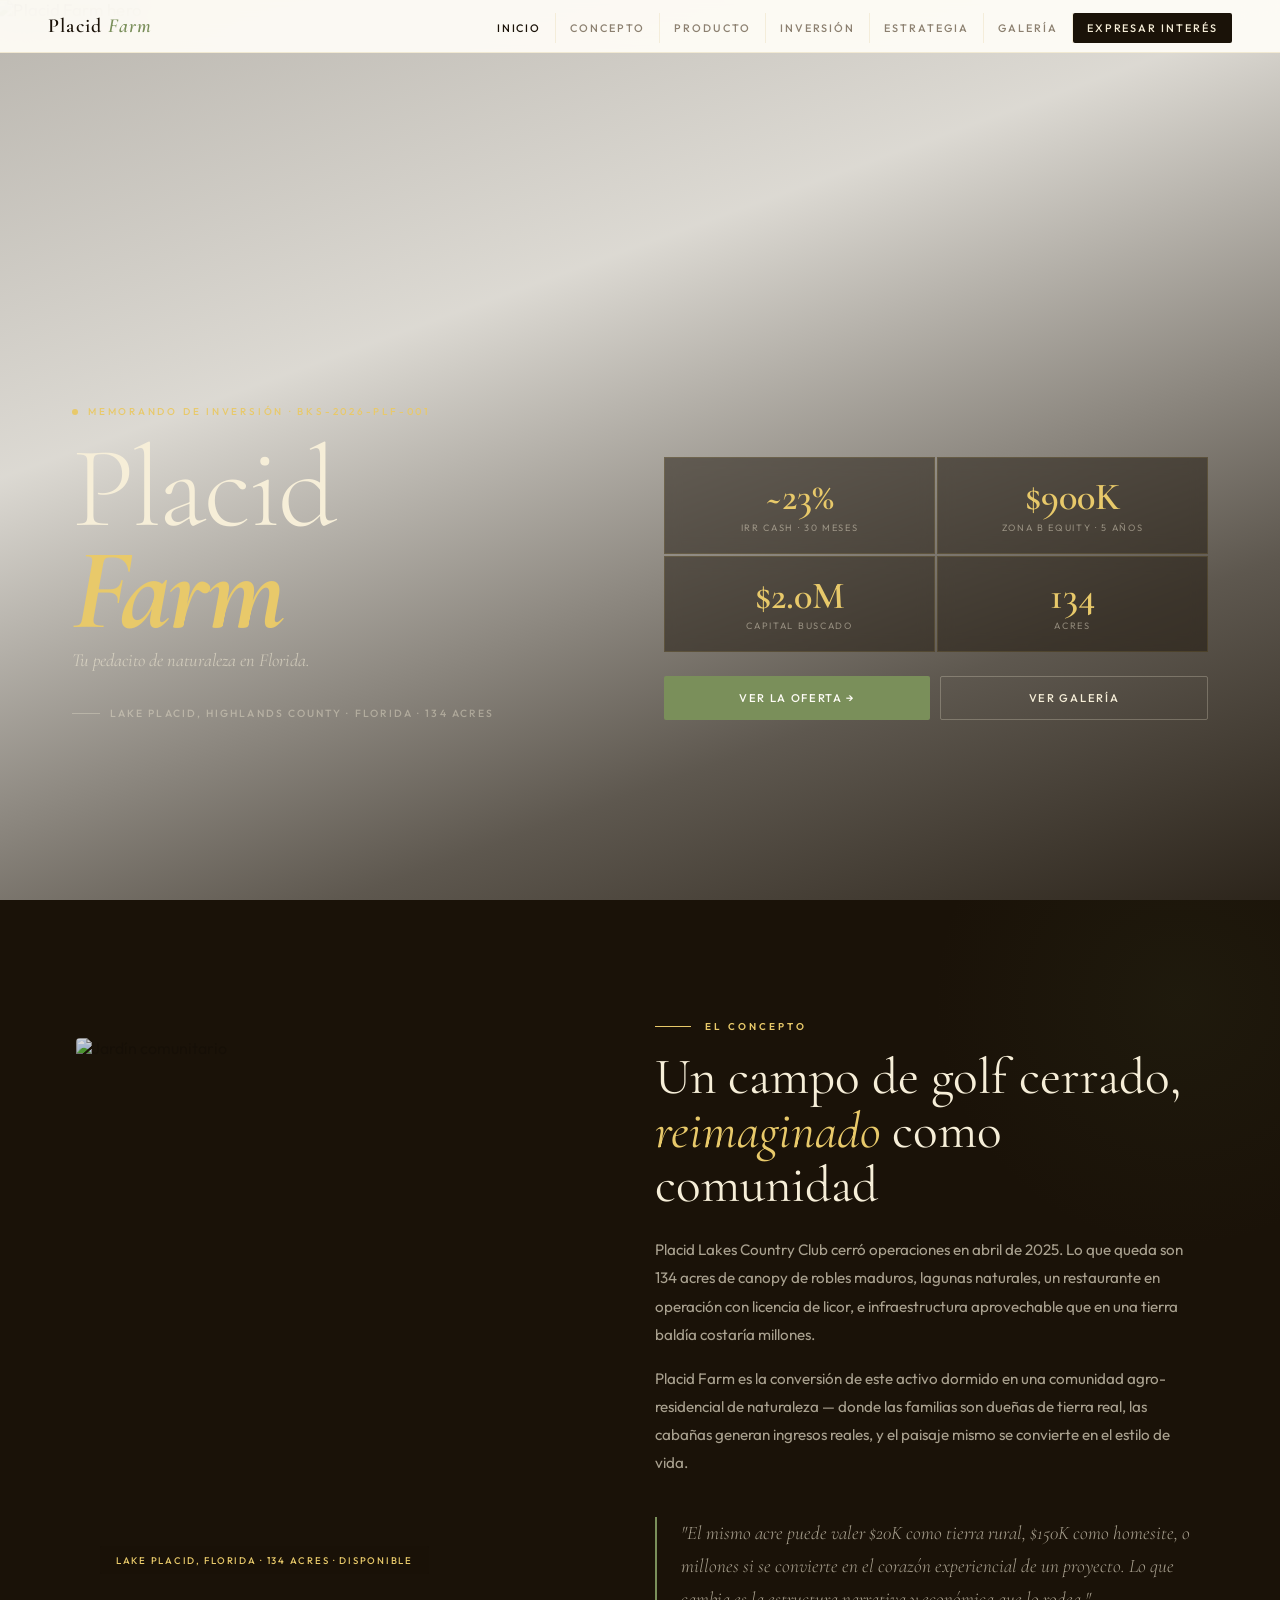
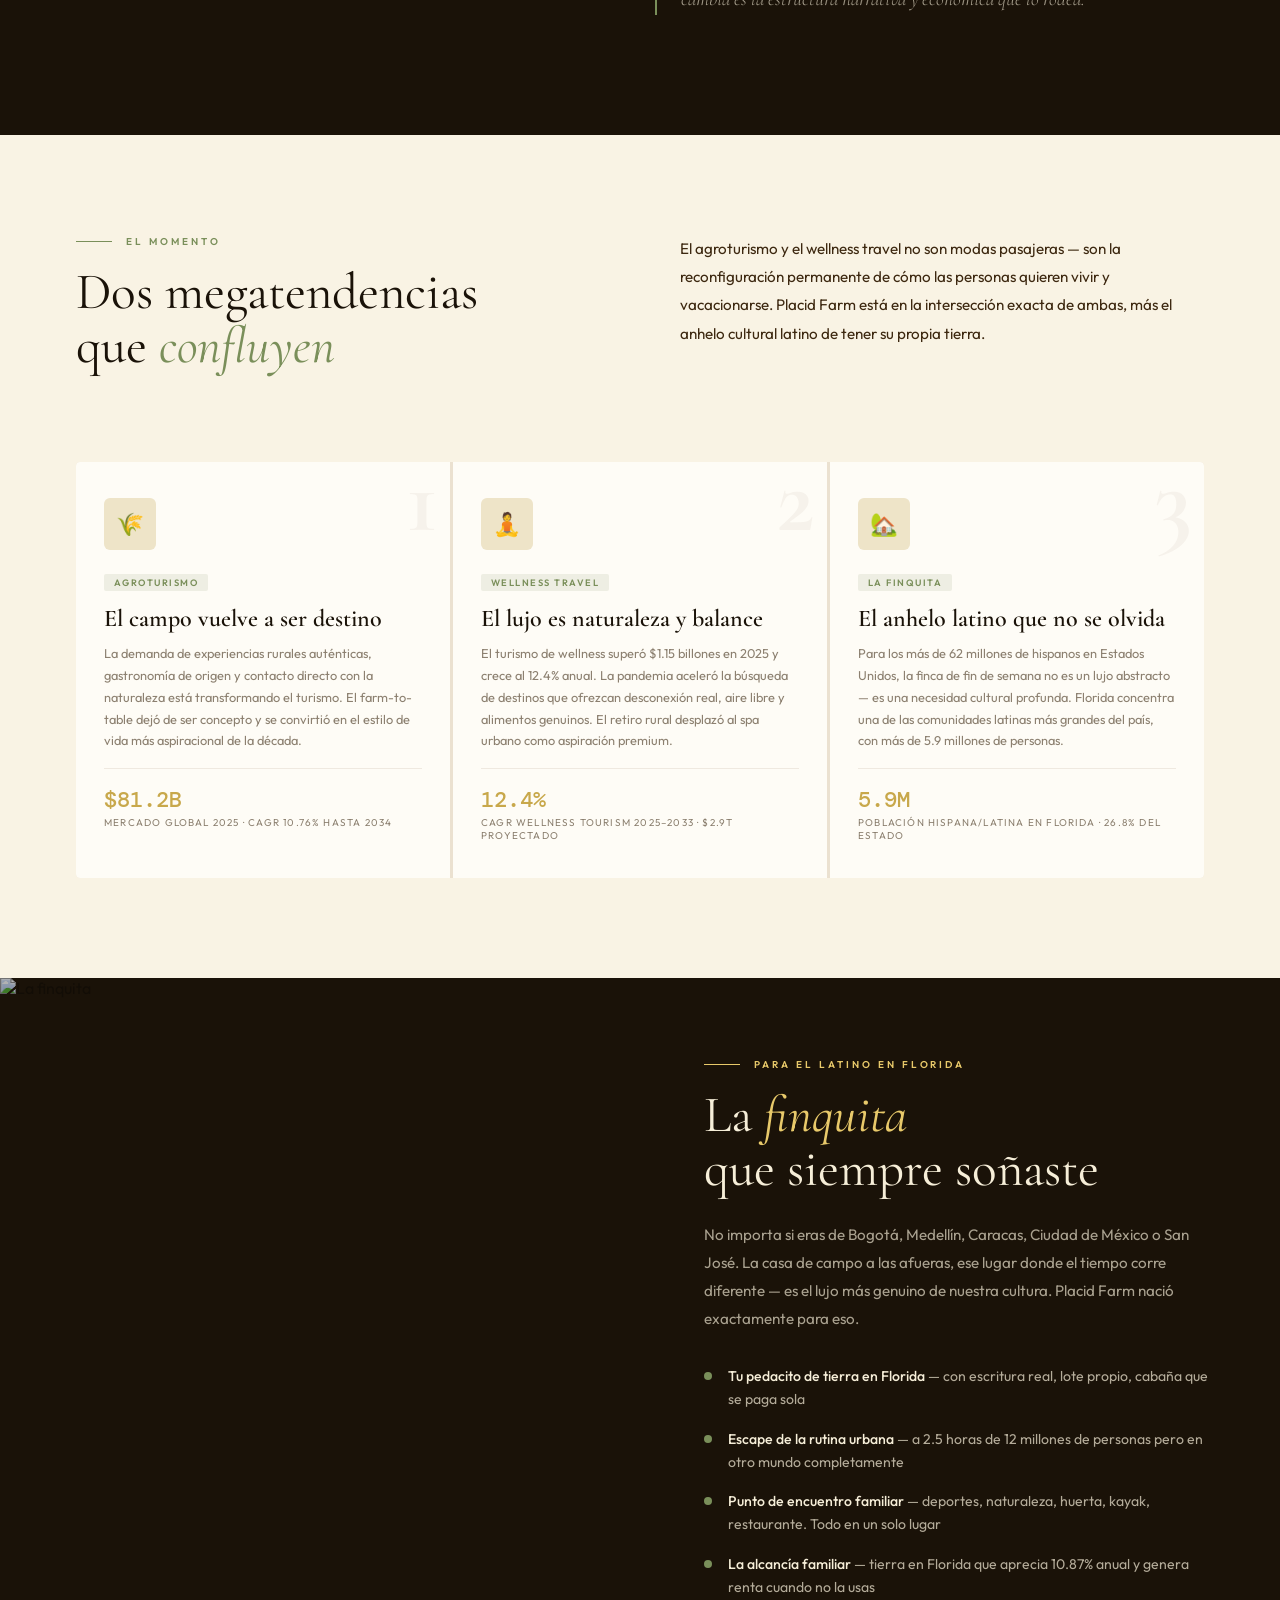
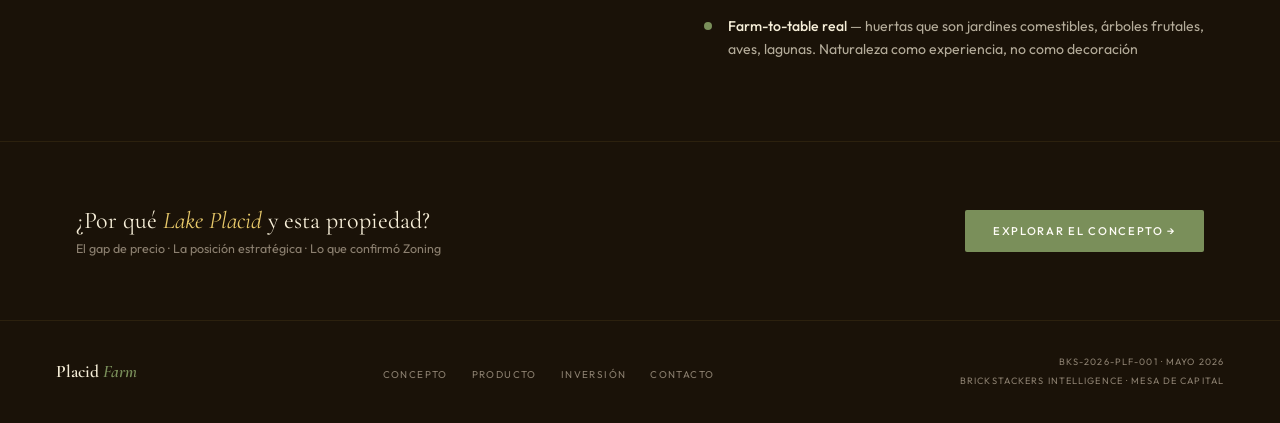
==== commit 7ab7dcb2: "Modelo asociativo definitivo · capital $2M + línea standby $500K + VIP program Refactor mayor del mo" ====
--- a/index.html
+++ b/index.html
@@ -12,7 +12,7 @@
 <meta property="og:type" content="website">
 <meta property="og:site_name" content="Placid Farm · Brickstackers">
 <meta property="og:title" content="Placid Farm — Memorando de Inversión">
-<meta property="og:description" content="Tu pedacito de naturaleza en Florida. Comunidad agro-residencial en 134 acres de Lake Placid · MOIC 4.7× · Capital buscado $1.8M.">
+<meta property="og:description" content="Tu pedacito de naturaleza en Florida. Comunidad agro-residencial en 134 acres de Lake Placid · IRR ~23% Cash en 30 meses · Capital buscado $2.0M.">
 <meta property="og:image" content="https://res.cloudinary.com/df9mz9qei/image/upload/w_1200,h_630,c_fill,g_auto,q_auto/v1779254024/31085FDB-B945-452B-887D-D3802CEEFC55_paydjs.png">
 <meta property="og:image:width" content="1200">
 <meta property="og:image:height" content="630">
@@ -139,9 +139,9 @@
     </div>
     <div class="hero-right">
       <div class="hero-stats">
-        <div class="hero-stat"><div class="hero-stat-val">4.7×</div><div class="hero-stat-lbl">MOIC Total</div></div>
-        <div class="hero-stat"><div class="hero-stat-val">8%</div><div class="hero-stat-lbl">Retorno Pref.</div></div>
-        <div class="hero-stat"><div class="hero-stat-val">$1.8M</div><div class="hero-stat-lbl">Capital Buscado</div></div>
+        <div class="hero-stat"><div class="hero-stat-val">~23%</div><div class="hero-stat-lbl">IRR Cash · 30 meses</div></div>
+        <div class="hero-stat"><div class="hero-stat-val">$900K</div><div class="hero-stat-lbl">Zona B Equity · 5 años</div></div>
+        <div class="hero-stat"><div class="hero-stat-val">$2.0M</div><div class="hero-stat-lbl">Capital Buscado</div></div>
         <div class="hero-stat"><div class="hero-stat-val">134</div><div class="hero-stat-lbl">Acres</div></div>
       </div>
       <div class="hero-actions">
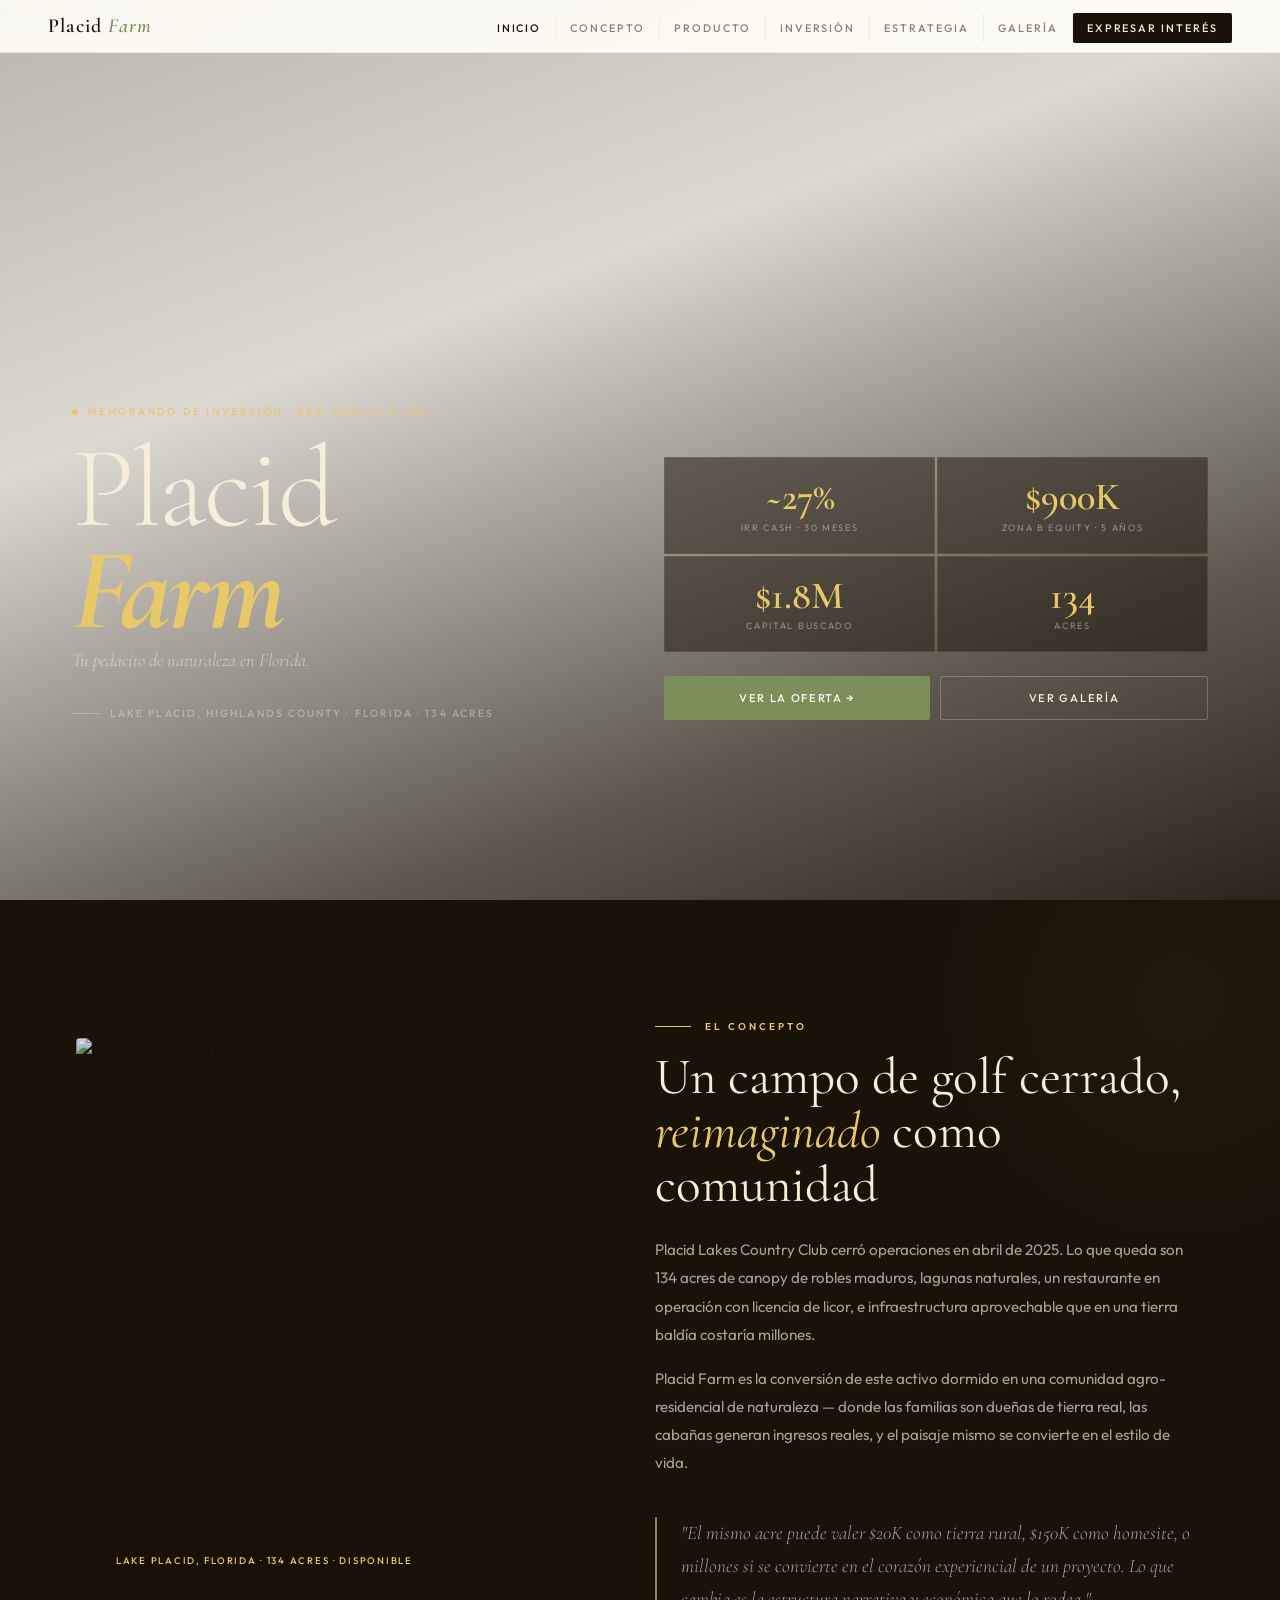
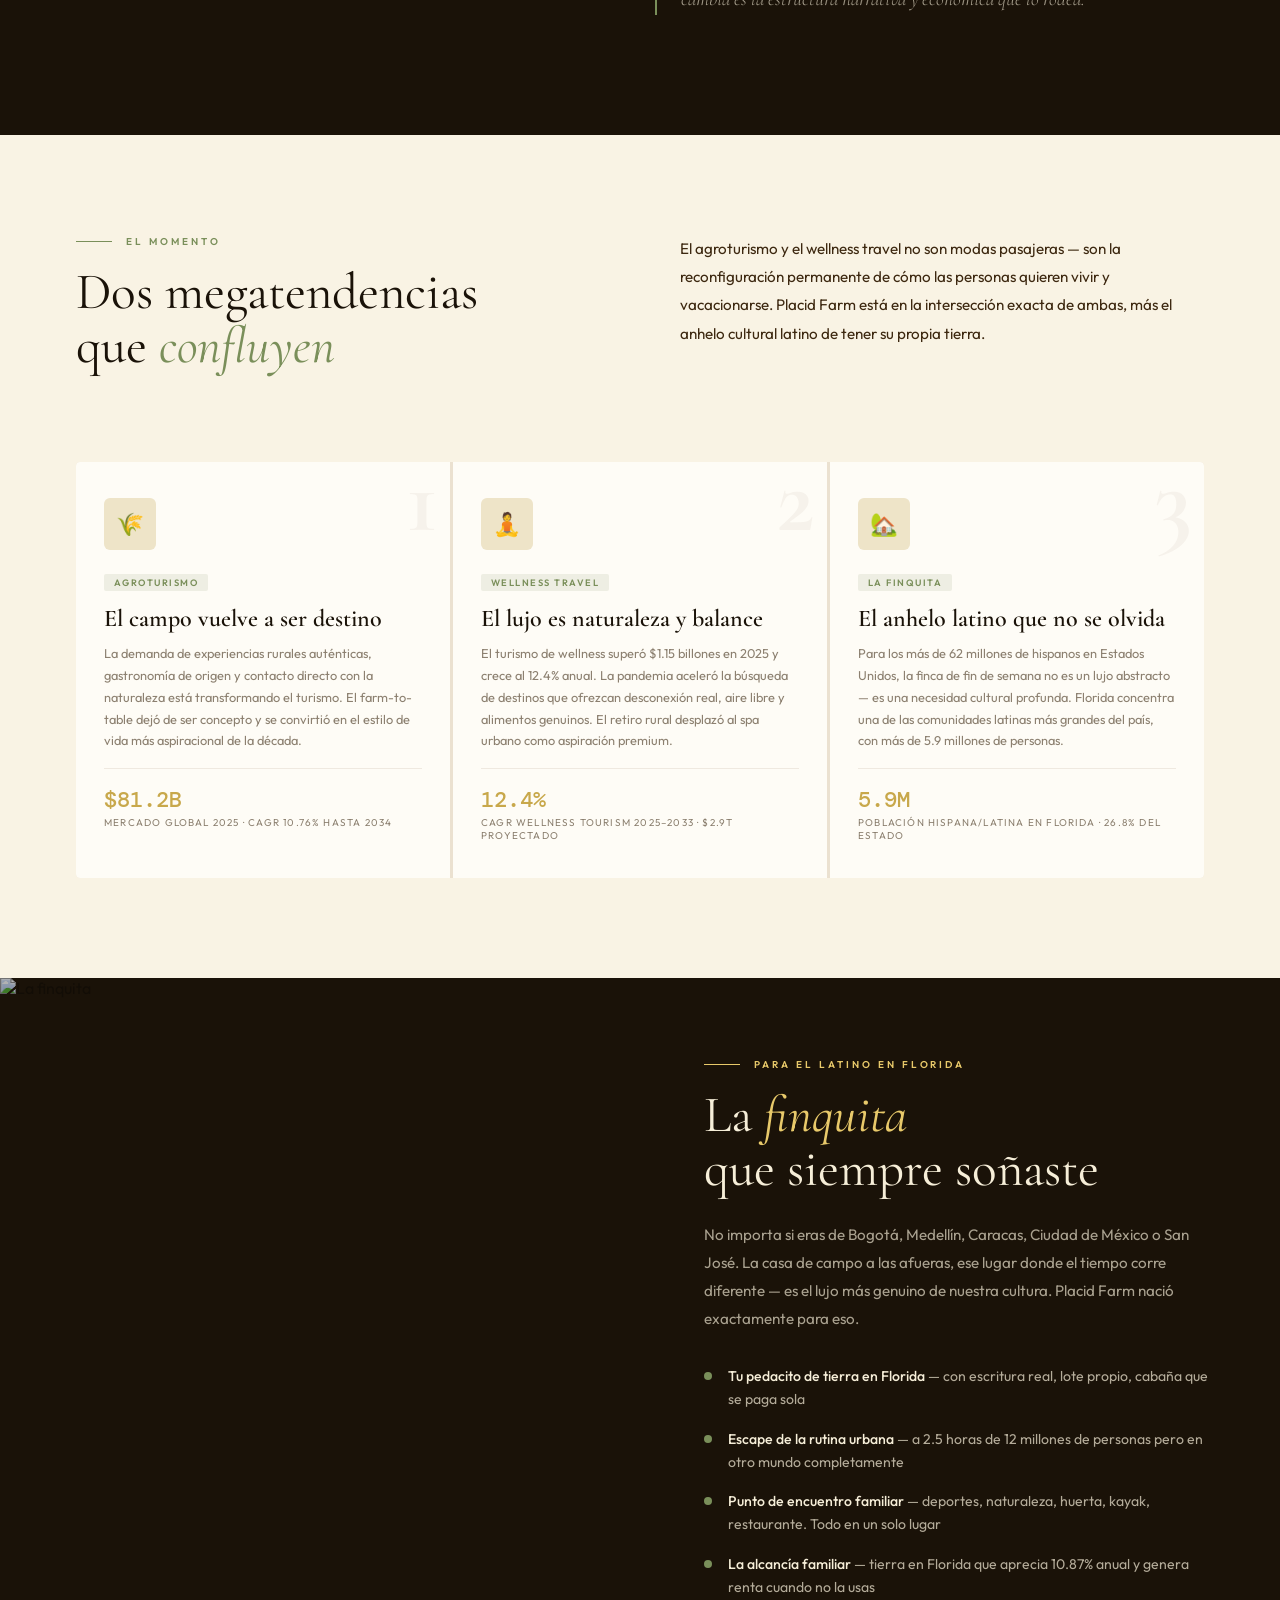
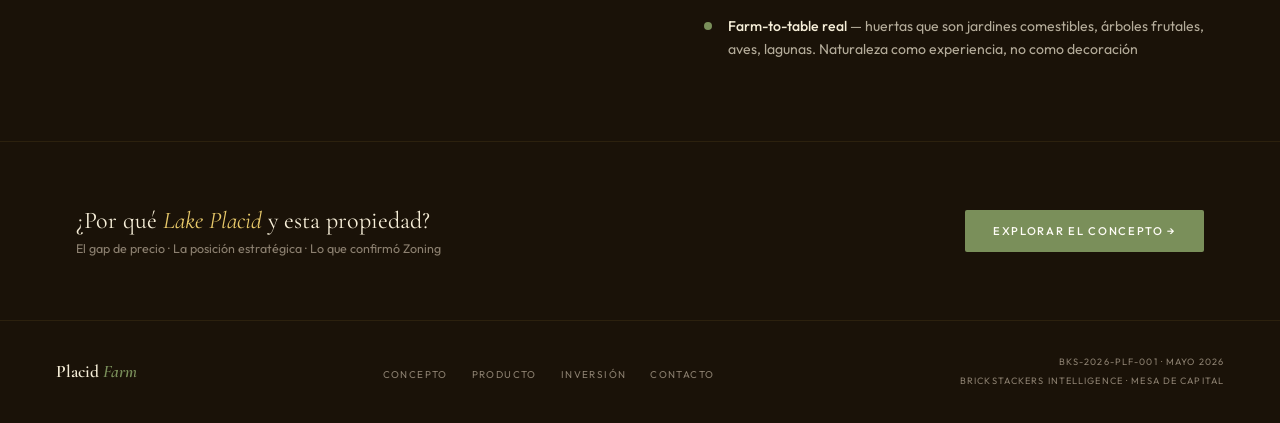
==== commit a176f5fa: "Ajuste final · capital $1.8M + standby cascade $500K-$750K - Capital del inversionista: $2.0M → $1.8" ====
--- a/index.html
+++ b/index.html
@@ -12,7 +12,7 @@
 <meta property="og:type" content="website">
 <meta property="og:site_name" content="Placid Farm · Brickstackers">
 <meta property="og:title" content="Placid Farm — Memorando de Inversión">
-<meta property="og:description" content="Tu pedacito de naturaleza en Florida. Comunidad agro-residencial en 134 acres de Lake Placid · IRR ~23% Cash en 30 meses · Capital buscado $2.0M.">
+<meta property="og:description" content="Tu pedacito de naturaleza en Florida. Comunidad agro-residencial en 134 acres de Lake Placid · IRR ~27% Cash en 30 meses · Capital buscado $1.8M.">
 <meta property="og:image" content="https://res.cloudinary.com/df9mz9qei/image/upload/w_1200,h_630,c_fill,g_auto,q_auto/v1779254024/31085FDB-B945-452B-887D-D3802CEEFC55_paydjs.png">
 <meta property="og:image:width" content="1200">
 <meta property="og:image:height" content="630">
@@ -139,9 +139,9 @@
     </div>
     <div class="hero-right">
       <div class="hero-stats">
-        <div class="hero-stat"><div class="hero-stat-val">~23%</div><div class="hero-stat-lbl">IRR Cash · 30 meses</div></div>
+        <div class="hero-stat"><div class="hero-stat-val">~27%</div><div class="hero-stat-lbl">IRR Cash · 30 meses</div></div>
         <div class="hero-stat"><div class="hero-stat-val">$900K</div><div class="hero-stat-lbl">Zona B Equity · 5 años</div></div>
-        <div class="hero-stat"><div class="hero-stat-val">$2.0M</div><div class="hero-stat-lbl">Capital Buscado</div></div>
+        <div class="hero-stat"><div class="hero-stat-val">$1.8M</div><div class="hero-stat-lbl">Capital Buscado</div></div>
         <div class="hero-stat"><div class="hero-stat-val">134</div><div class="hero-stat-lbl">Acres</div></div>
       </div>
       <div class="hero-actions">
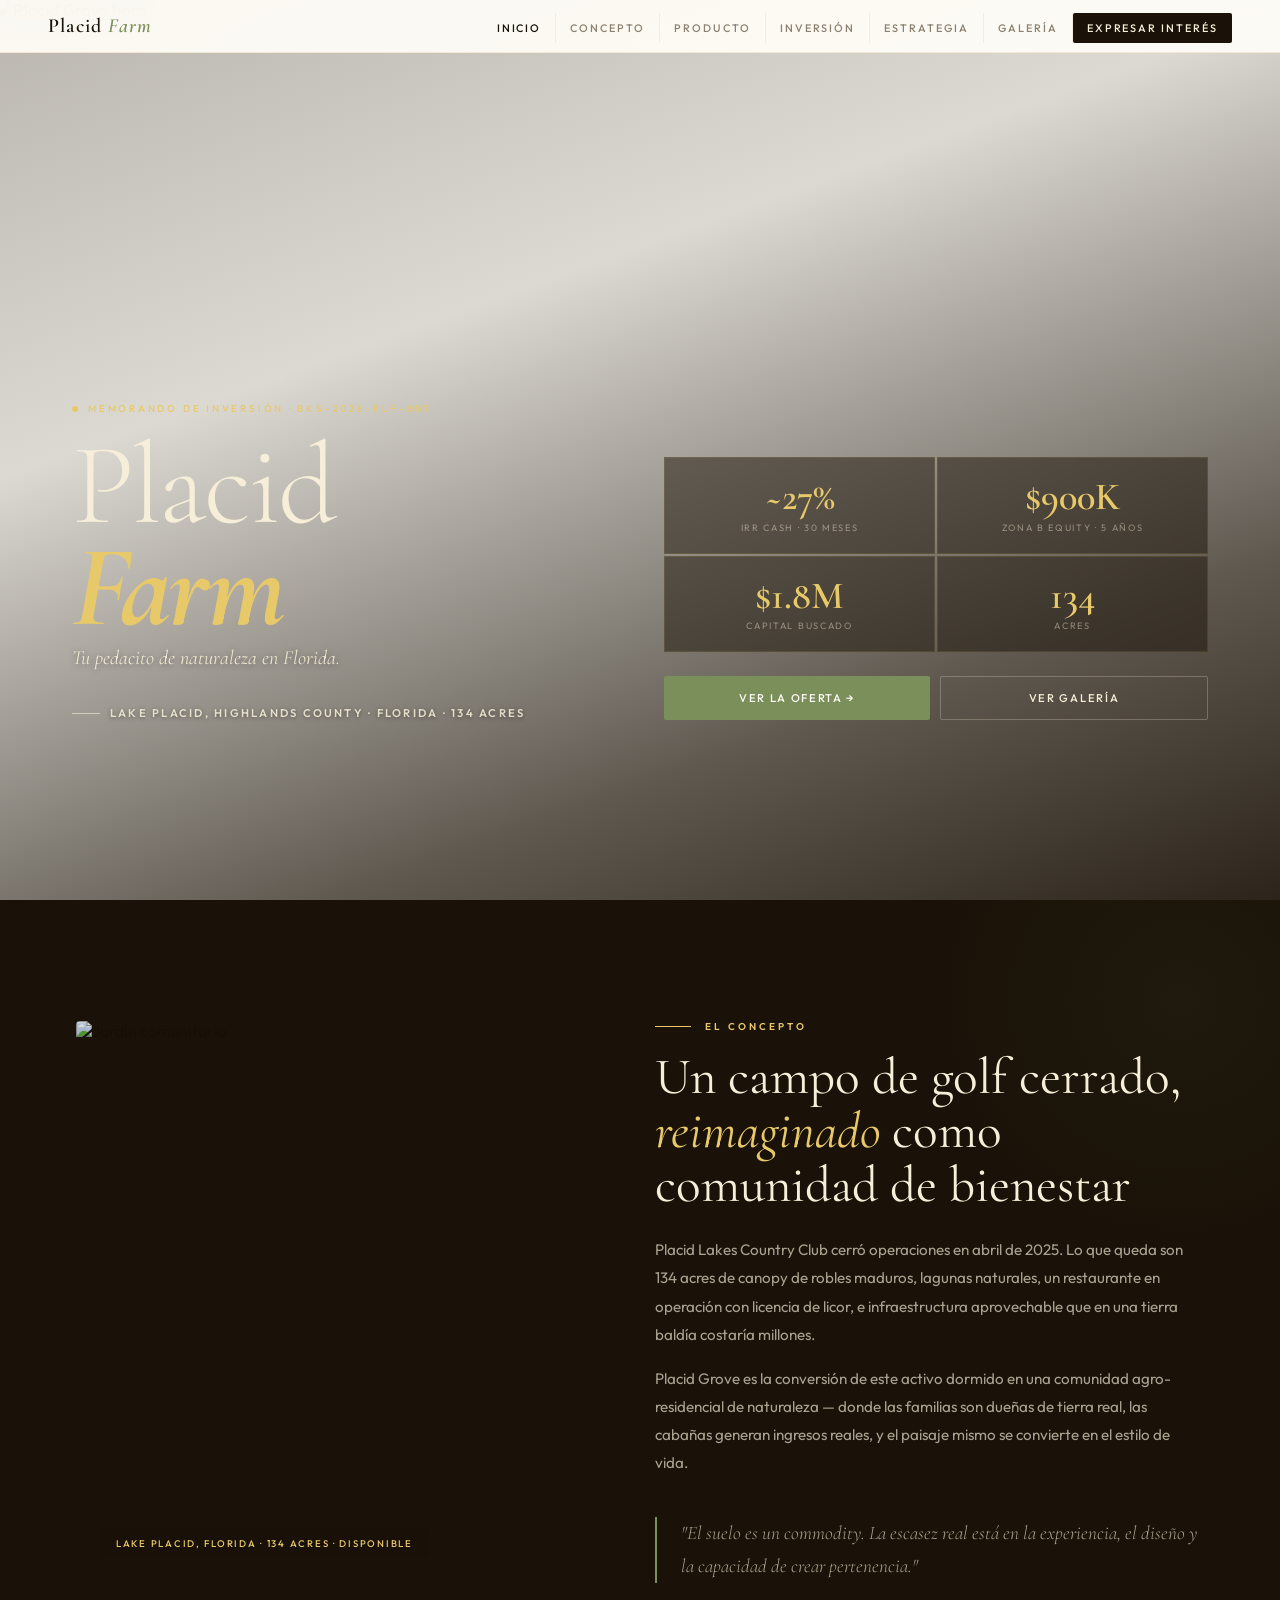
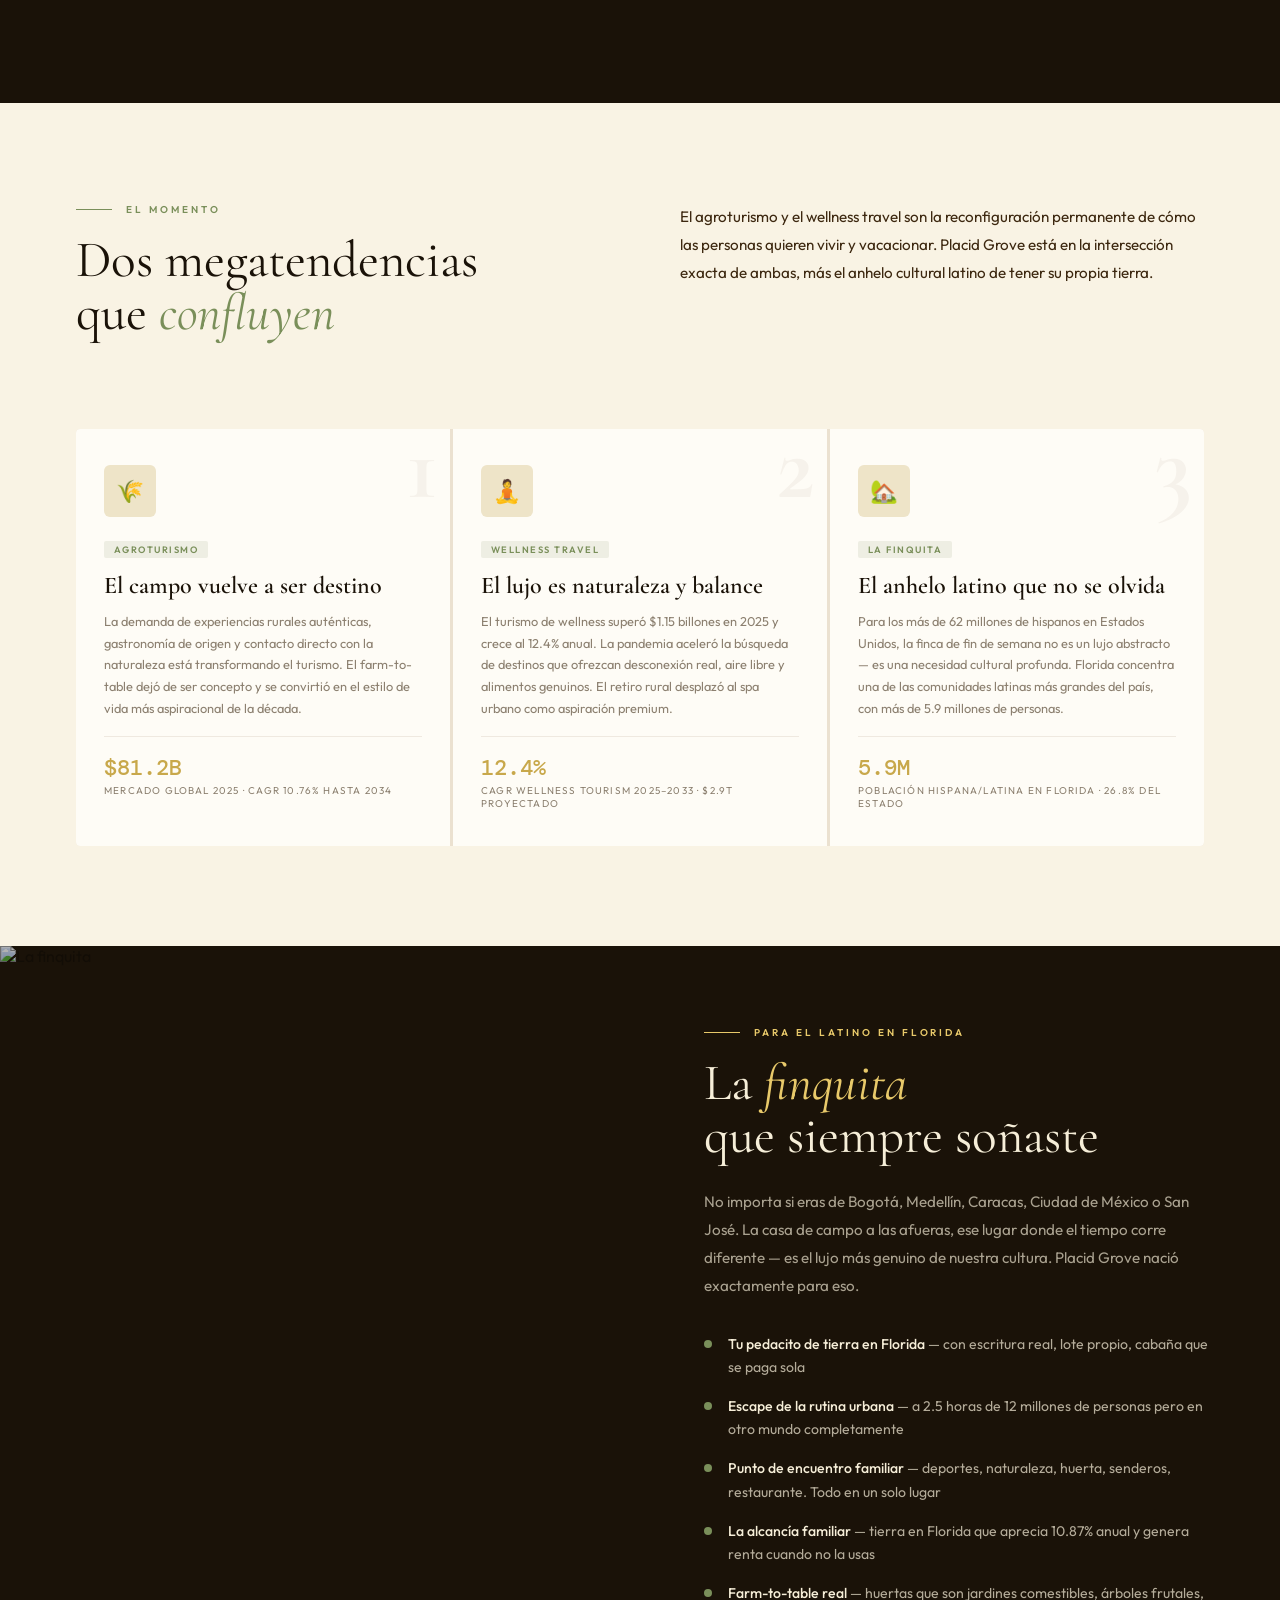
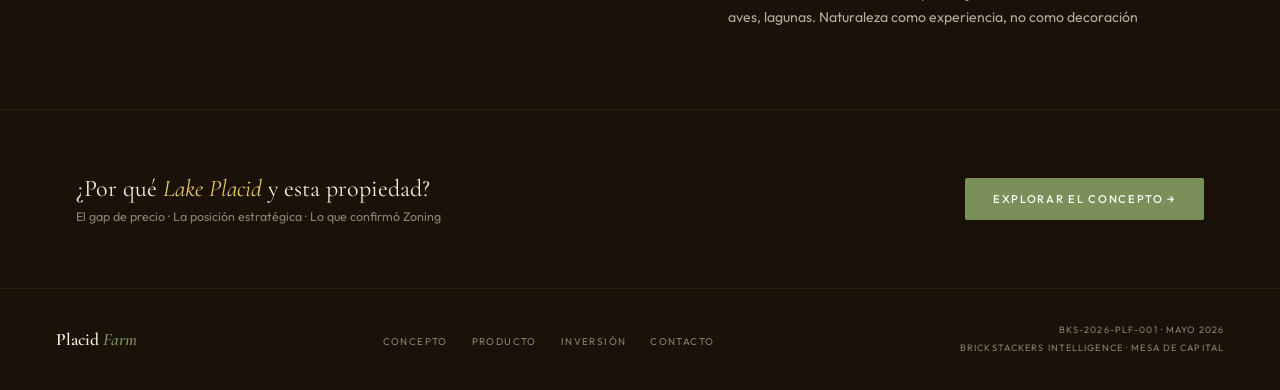
==== commit 19d05cab: "Rename Placid Farm → Placid Grove + ajustes de copy + mobile + limpieza - Rename masivo: Placid Farm" ====
--- a/index.html
+++ b/index.html
@@ -3,22 +3,22 @@
 <head>
 <meta charset="UTF-8">
 <meta name="viewport" content="width=device-width, initial-scale=1.0">
-<title>Placid Farm — Memorando de Inversión</title>
+<title>Placid Grove — Memorando de Inversión</title>
 <!-- Favicon -->
 <link rel="icon" type="image/png" sizes="32x32" href="https://res.cloudinary.com/df9mz9qei/image/upload/w_32,h_32,c_fill,q_auto/v1779254024/31085FDB-B945-452B-887D-D3802CEEFC55_paydjs.png">
 <link rel="icon" type="image/png" sizes="192x192" href="https://res.cloudinary.com/df9mz9qei/image/upload/w_192,h_192,c_fill,q_auto/v1779254024/31085FDB-B945-452B-887D-D3802CEEFC55_paydjs.png">
 <link rel="apple-touch-icon" sizes="180x180" href="https://res.cloudinary.com/df9mz9qei/image/upload/w_180,h_180,c_fill,q_auto/v1779254024/31085FDB-B945-452B-887D-D3802CEEFC55_paydjs.png">
 <!-- Open Graph -->
 <meta property="og:type" content="website">
-<meta property="og:site_name" content="Placid Farm · Brickstackers">
-<meta property="og:title" content="Placid Farm — Memorando de Inversión">
+<meta property="og:site_name" content="Placid Grove · Brickstackers">
+<meta property="og:title" content="Placid Grove — Memorando de Inversión">
 <meta property="og:description" content="Tu pedacito de naturaleza en Florida. Comunidad agro-residencial en 134 acres de Lake Placid · IRR ~27% Cash en 30 meses · Capital buscado $1.8M.">
 <meta property="og:image" content="https://res.cloudinary.com/df9mz9qei/image/upload/w_1200,h_630,c_fill,g_auto,q_auto/v1779254024/31085FDB-B945-452B-887D-D3802CEEFC55_paydjs.png">
 <meta property="og:image:width" content="1200">
 <meta property="og:image:height" content="630">
 <!-- Twitter Card -->
 <meta name="twitter:card" content="summary_large_image">
-<meta name="twitter:title" content="Placid Farm — Memorando de Inversión">
+<meta name="twitter:title" content="Placid Grove — Memorando de Inversión">
 <meta name="twitter:description" content="Tu pedacito de naturaleza en Florida. Comunidad agro-residencial en 134 acres de Lake Placid.">
 <meta name="twitter:image" content="https://res.cloudinary.com/df9mz9qei/image/upload/w_1200,h_630,c_fill,g_auto,q_auto/v1779254024/31085FDB-B945-452B-887D-D3802CEEFC55_paydjs.png">
 <link rel="stylesheet" href="shared.css">
@@ -35,9 +35,9 @@
 .hero-title{font-family:'Cormorant Garamond',serif;font-size:clamp(4.5rem,9vw,10rem);font-weight:300;line-height:0.88;color:var(--cream);margin-bottom:8px;letter-spacing:-0.02em}
 .hero-title strong{font-weight:700;display:block}
 .hero-title em{font-style:italic;color:var(--gold)}
-.hero-sub{font-family:'Cormorant Garamond',serif;font-size:1.15rem;font-style:italic;color:rgba(246,238,216,0.55);margin-bottom:36px}
-.hero-location{font-size:0.65rem;font-weight:500;letter-spacing:0.2em;text-transform:uppercase;color:rgba(246,238,216,0.4);display:flex;align-items:center;gap:10px}
-.hero-location::before{content:'';width:28px;height:1px;background:rgba(246,238,216,0.3)}
+.hero-sub{font-family:'Cormorant Garamond',serif;font-size:1.25rem;font-style:italic;color:rgba(246,238,216,0.9);margin-bottom:36px;text-shadow:0 1px 6px rgba(0,0,0,0.4)}
+.hero-location{font-size:0.7rem;font-weight:600;letter-spacing:0.2em;text-transform:uppercase;color:rgba(246,238,216,0.85);display:flex;align-items:center;gap:10px;text-shadow:0 1px 4px rgba(0,0,0,0.4)}
+.hero-location::before{content:'';width:28px;height:1px;background:rgba(246,238,216,0.6)}
 .hero-right{display:flex;flex-direction:column;align-items:flex-end;gap:24px}
 .hero-stats{display:grid;grid-template-columns:repeat(2,1fr);gap:2px;width:100%}
 .hero-stat{background:rgba(26,18,8,0.5);backdrop-filter:blur(8px);border:1px solid rgba(200,168,75,0.15);padding:20px 18px;text-align:center}
@@ -122,7 +122,7 @@
 <!-- HERO -->
 <section class="hero">
   <div class="hero-bg">
-    <img src="https://res.cloudinary.com/df9mz9qei/image/upload/v1779569519/BCBBCC4B-2E43-44A6-8F2A-E1031215C445_lxltwq.png" alt="Placid Farm hero">
+    <img src="https://res.cloudinary.com/df9mz9qei/image/upload/v1779569519/BCBBCC4B-2E43-44A6-8F2A-E1031215C445_lxltwq.png" alt="Placid Grove hero">
   </div>
   <div class="hero-content">
     <div class="hero-left">
@@ -162,11 +162,11 @@
       </div>
       <div class="reveal">
         <div class="s-label gold">El Concepto</div>
-        <h2 class="s-title light">Un campo de golf cerrado,<br><em>reimaginado</em> como comunidad</h2>
+        <h2 class="s-title light">Un campo de golf cerrado,<br><em>reimaginado</em> como comunidad de bienestar</h2>
         <p class="s-body light">Placid Lakes Country Club cerró operaciones en abril de 2025. Lo que queda son 134 acres de canopy de robles maduros, lagunas naturales, un restaurante en operación con licencia de licor, e infraestructura aprovechable que en una tierra baldía costaría millones.</p>
-        <p class="s-body light" style="margin-top:16px">Placid Farm es la conversión de este activo dormido en una comunidad agro-residencial de naturaleza — donde las familias son dueñas de tierra real, las cabañas generan ingresos reales, y el paisaje mismo se convierte en el estilo de vida.</p>
+        <p class="s-body light" style="margin-top:16px">Placid Grove es la conversión de este activo dormido en una comunidad agro-residencial de naturaleza — donde las familias son dueñas de tierra real, las cabañas generan ingresos reales, y el paisaje mismo se convierte en el estilo de vida.</p>
         <div class="manifesto-quote">
-          <p>"El mismo acre puede valer $20K como tierra rural, $150K como homesite, o millones si se convierte en el corazón experiencial de un proyecto. Lo que cambia es la estructura narrativa y económica que lo rodea."</p>
+          <p>"El suelo es un commodity. La escasez real está en la experiencia, el diseño y la capacidad de crear pertenencia."</p>
         </div>
       </div>
     </div>
@@ -182,7 +182,7 @@
         <h2 class="s-title">Dos megatendencias<br>que <em>confluyen</em></h2>
       </div>
       <div class="reveal">
-        <p class="s-body">El agroturismo y el wellness travel no son modas pasajeras — son la reconfiguración permanente de cómo las personas quieren vivir y vacacionarse. Placid Farm está en la intersección exacta de ambas, más el anhelo cultural latino de tener su propia tierra.</p>
+        <p class="s-body">El agroturismo y el wellness travel son la reconfiguración permanente de cómo las personas quieren vivir y vacacionar. Placid Grove está en la intersección exacta de ambas, más el anhelo cultural latino de tener su propia tierra.</p>
       </div>
     </div>
     <div class="trends-cards">
@@ -233,11 +233,11 @@
     <div class="finquita-text">
       <div class="s-label gold">Para el Latino en Florida</div>
       <h2 class="s-title light">La <em>finquita</em><br>que siempre soñaste</h2>
-      <p class="s-body light">No importa si eras de Bogotá, Medellín, Caracas, Ciudad de México o San José. La casa de campo a las afueras, ese lugar donde el tiempo corre diferente — es el lujo más genuino de nuestra cultura. Placid Farm nació exactamente para eso.</p>
+      <p class="s-body light">No importa si eras de Bogotá, Medellín, Caracas, Ciudad de México o San José. La casa de campo a las afueras, ese lugar donde el tiempo corre diferente — es el lujo más genuino de nuestra cultura. Placid Grove nació exactamente para eso.</p>
       <div class="finquita-items">
         <div class="fi-item"><div class="fi-dot"></div><div class="fi-text"><strong>Tu pedacito de tierra en Florida</strong> — con escritura real, lote propio, cabaña que se paga sola</div></div>
         <div class="fi-item"><div class="fi-dot"></div><div class="fi-text"><strong>Escape de la rutina urbana</strong> — a 2.5 horas de 12 millones de personas pero en otro mundo completamente</div></div>
-        <div class="fi-item"><div class="fi-dot"></div><div class="fi-text"><strong>Punto de encuentro familiar</strong> — deportes, naturaleza, huerta, kayak, restaurante. Todo en un solo lugar</div></div>
+        <div class="fi-item"><div class="fi-dot"></div><div class="fi-text"><strong>Punto de encuentro familiar</strong> — deportes, naturaleza, huerta, senderos, restaurante. Todo en un solo lugar</div></div>
         <div class="fi-item"><div class="fi-dot"></div><div class="fi-text"><strong>La alcancía familiar</strong> — tierra en Florida que aprecia 10.87% anual y genera renta cuando no la usas</div></div>
         <div class="fi-item"><div class="fi-dot"></div><div class="fi-text"><strong>Farm-to-table real</strong> — huertas que son jardines comestibles, árboles frutales, aves, lagunas. Naturaleza como experiencia, no como decoración</div></div>
       </div>
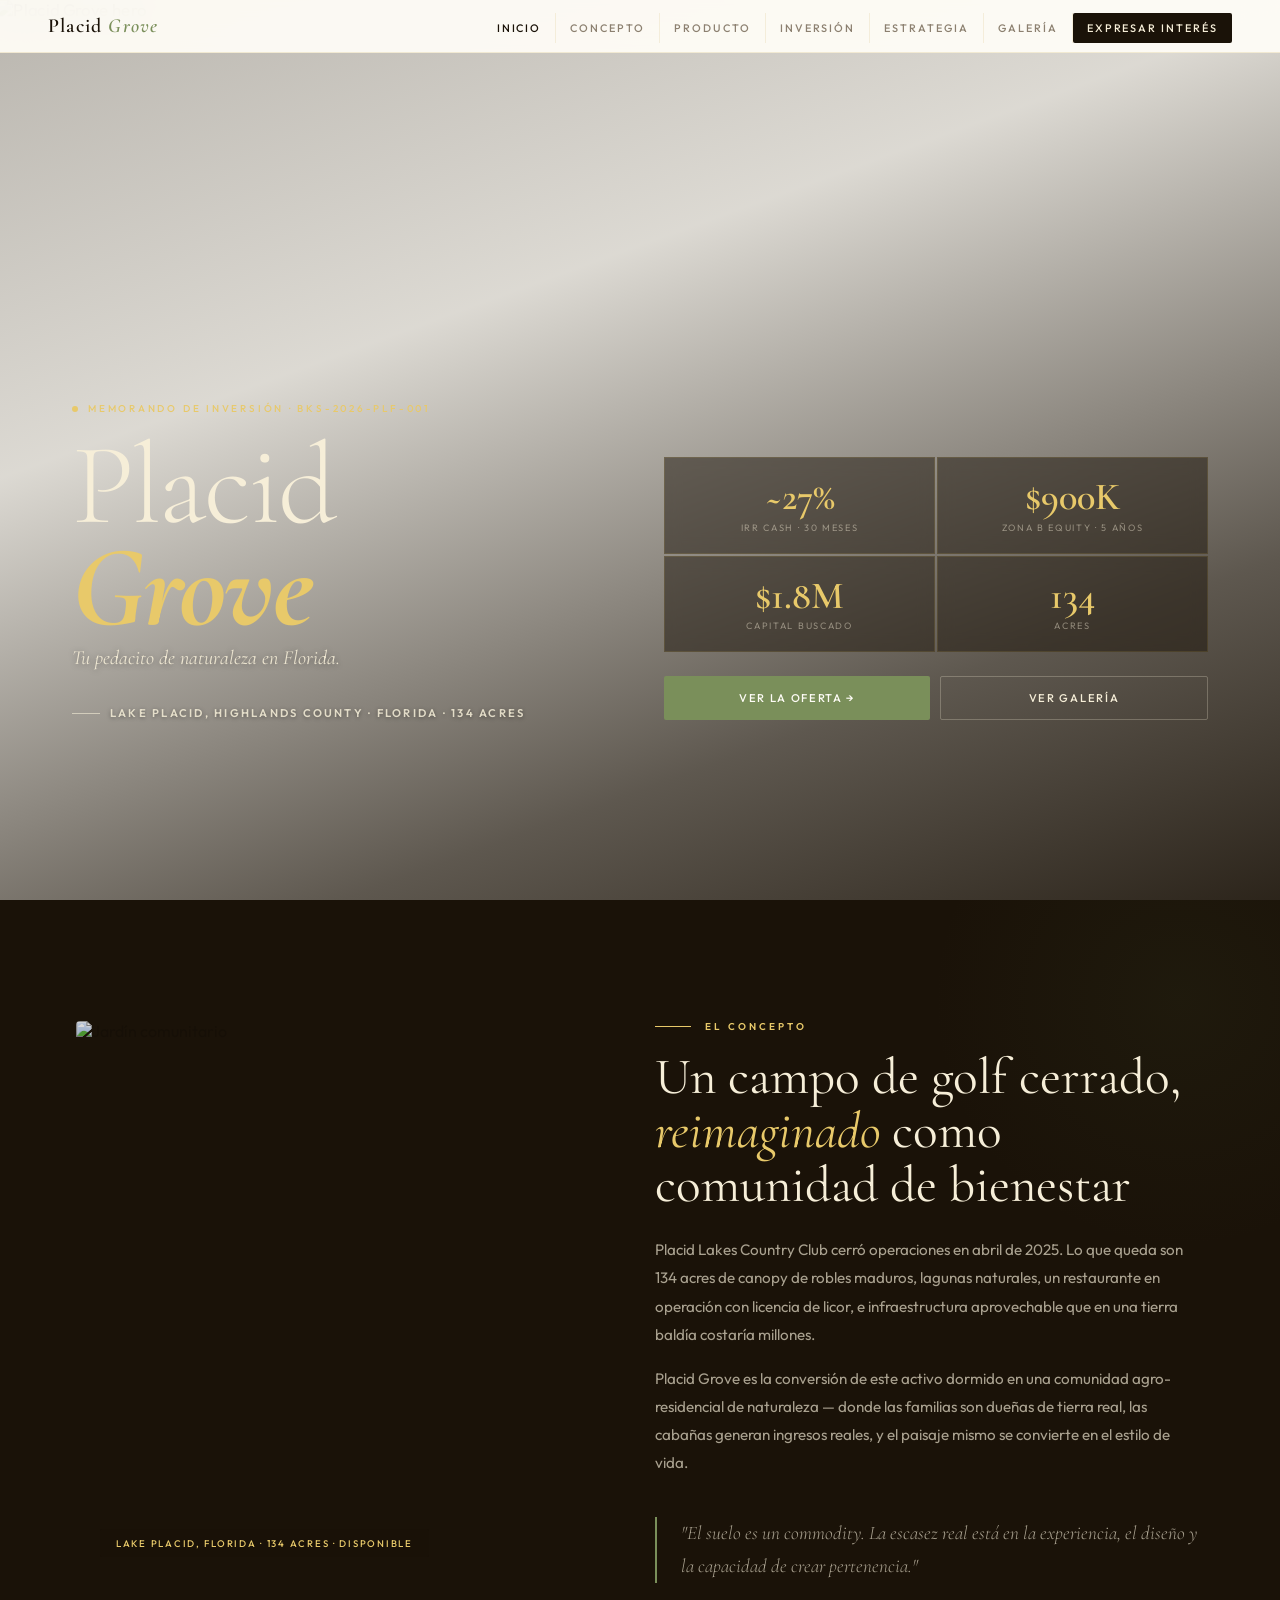
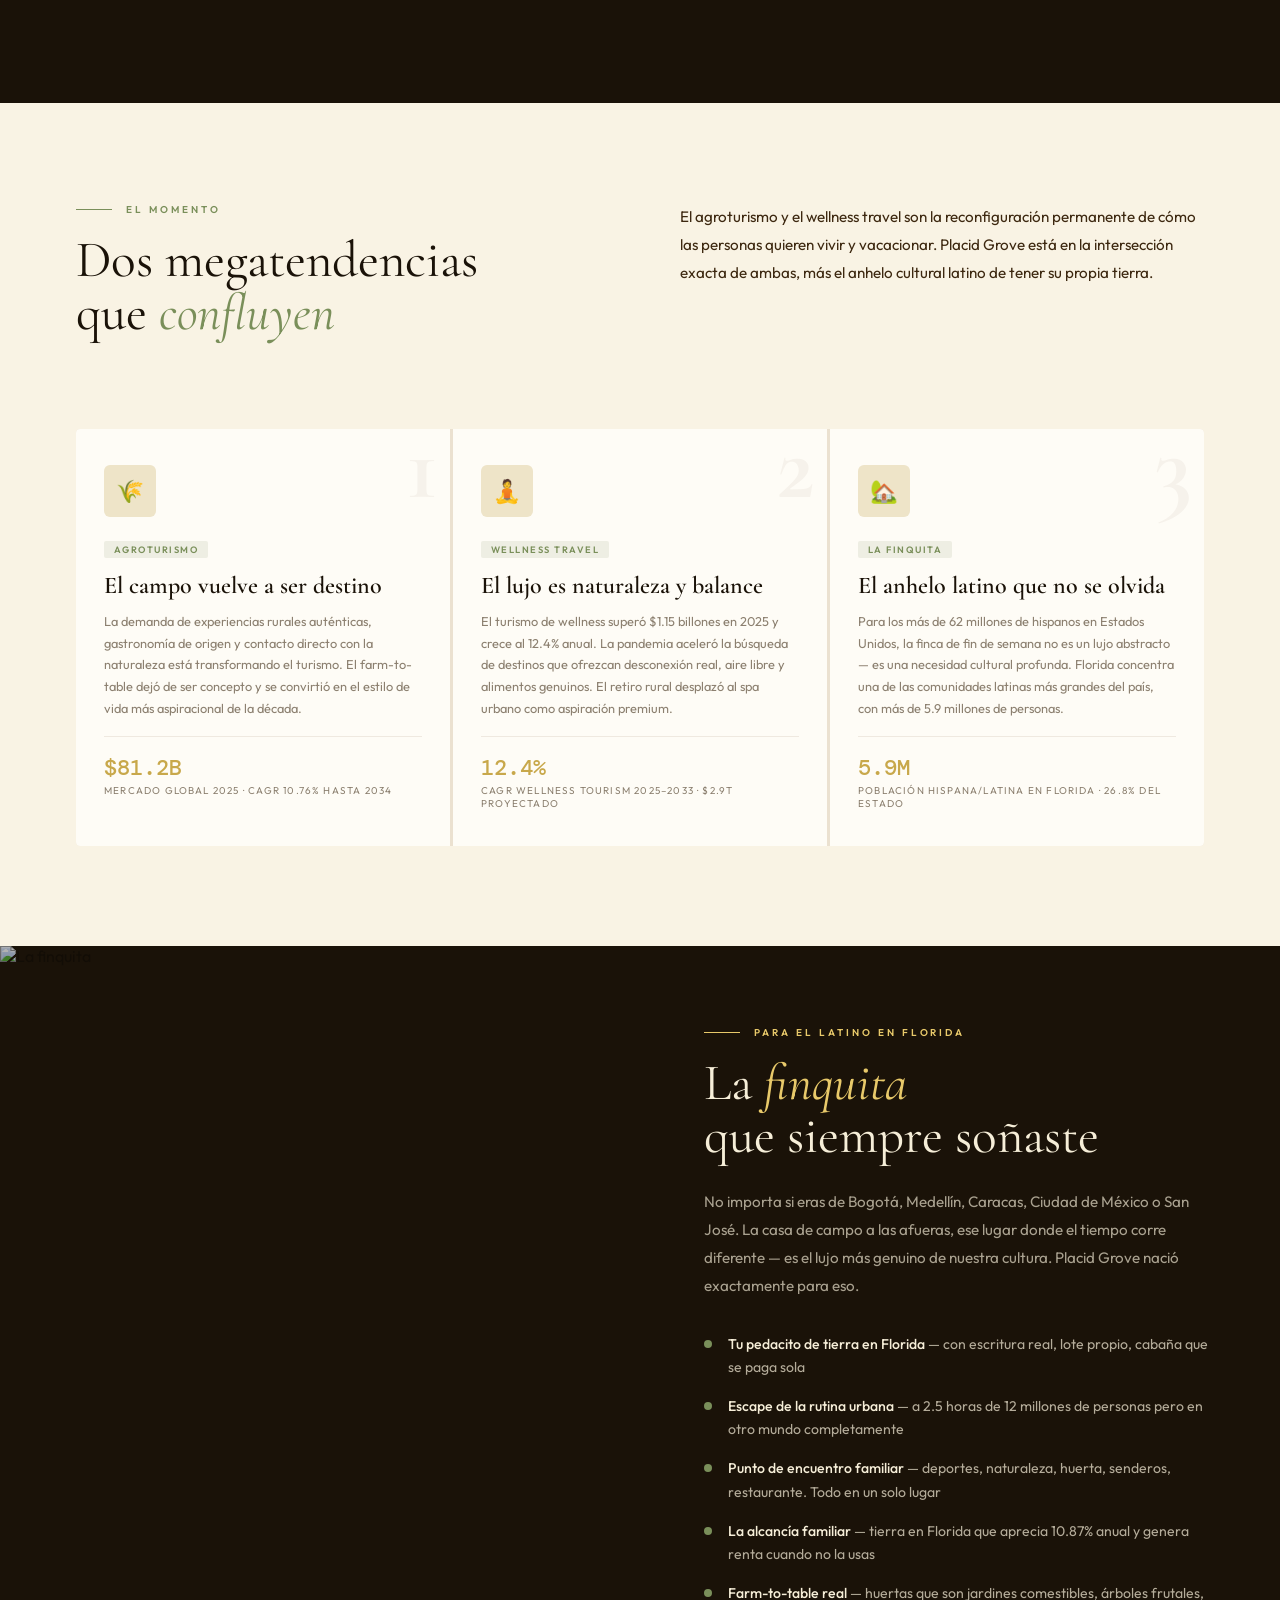
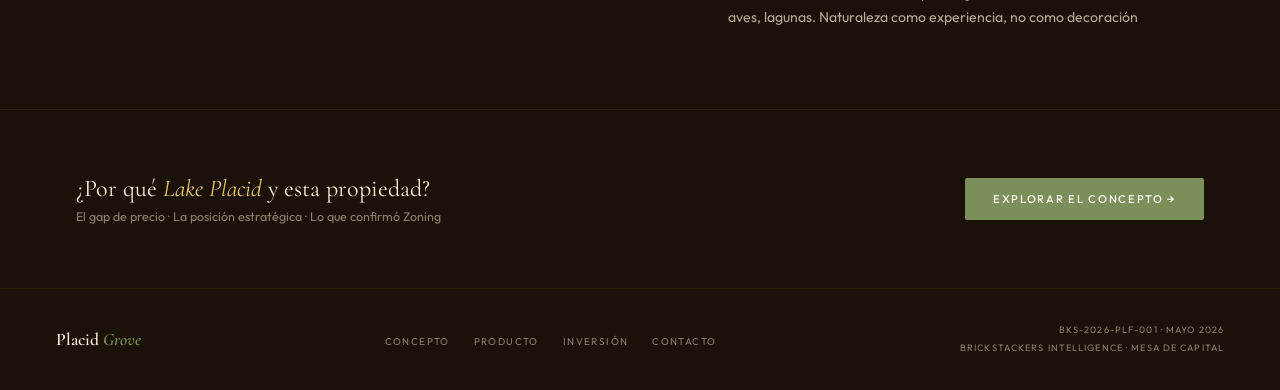
==== commit f3065c71: "Fix rename — hero title y nav-logo separados por HTML tags El sed anterior buscaba 'Placid Farm' com" ====
--- a/index.html
+++ b/index.html
@@ -104,7 +104,7 @@
 
 <!-- NAV -->
 <nav>
-  <a href="index.html" class="nav-logo">Placid <span>Farm</span></a>
+  <a href="index.html" class="nav-logo">Placid <span>Grove</span></a>
   <ul class="nav-links">
     <li><a href="index.html" class="active">Inicio</a></li>
     <li><a href="concepto.html">Concepto</a></li>
@@ -132,7 +132,7 @@
       </div>
       <h1 class="hero-title">
         Placid
-        <strong><em>Farm</em></strong>
+        <strong><em>Grove</em></strong>
       </h1>
       <p class="hero-sub">Tu pedacito de naturaleza en Florida.</p>
       <div class="hero-location">Lake Placid, Highlands County · Florida · 134 Acres</div>
@@ -260,7 +260,7 @@
 
 <!-- FOOTER -->
 <footer>
-  <a href="index.html" class="footer-brand">Placid <span>Farm</span></a>
+  <a href="index.html" class="footer-brand">Placid <span>Grove</span></a>
   <ul class="footer-links">
     <li><a href="concepto.html">Concepto</a></li>
     <li><a href="producto.html">Producto</a></li>
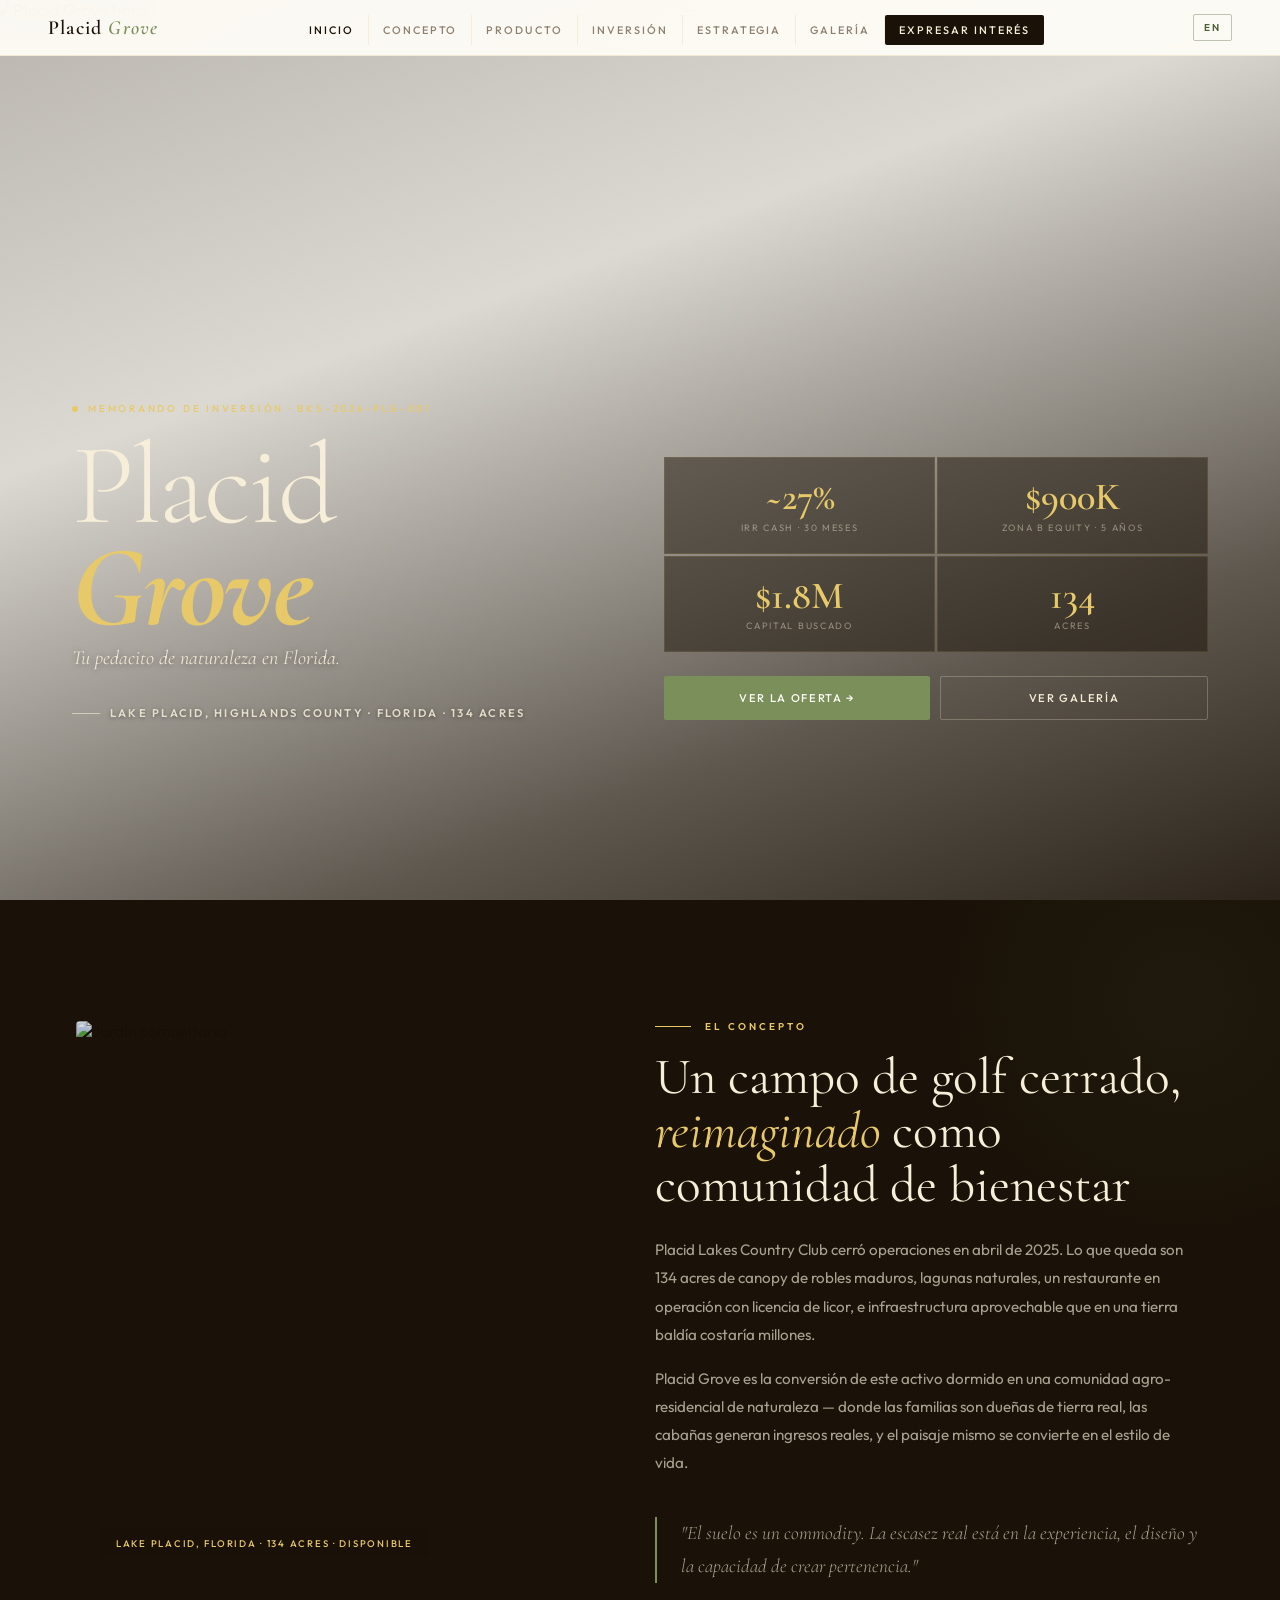
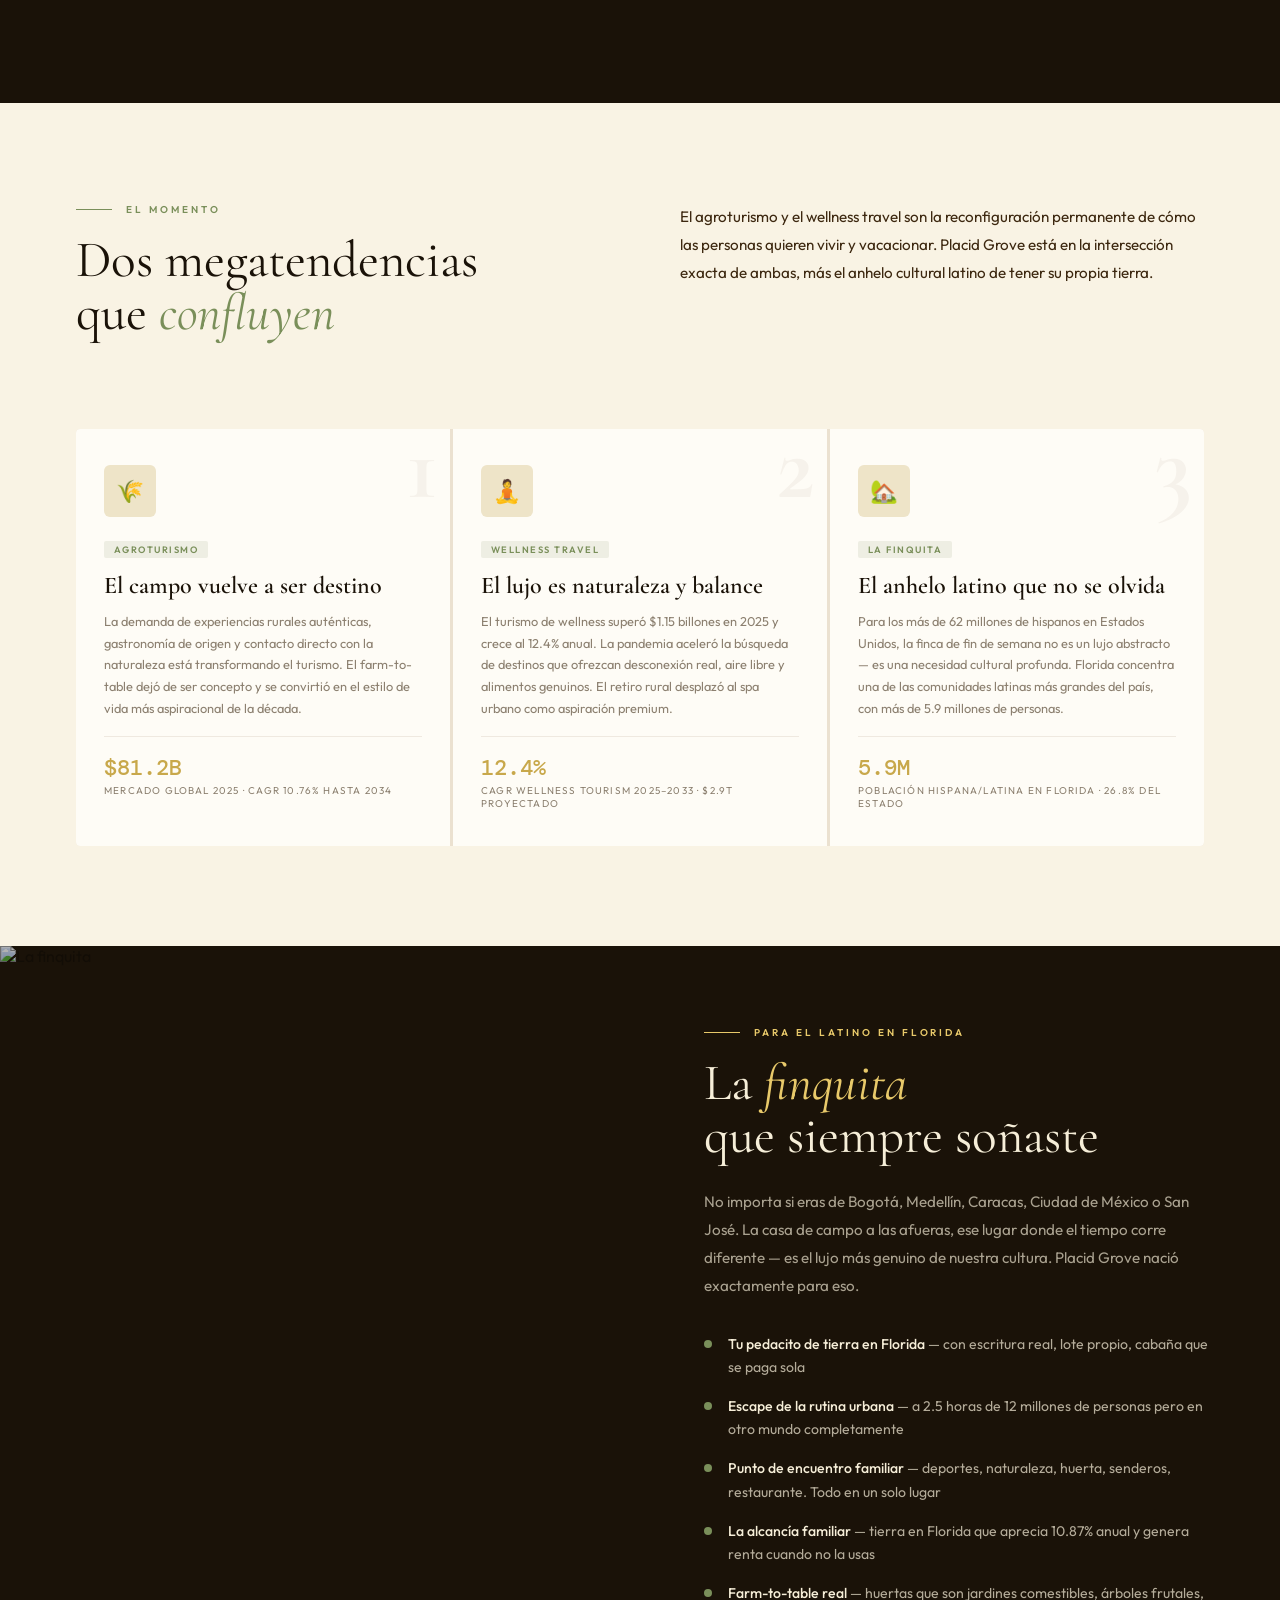
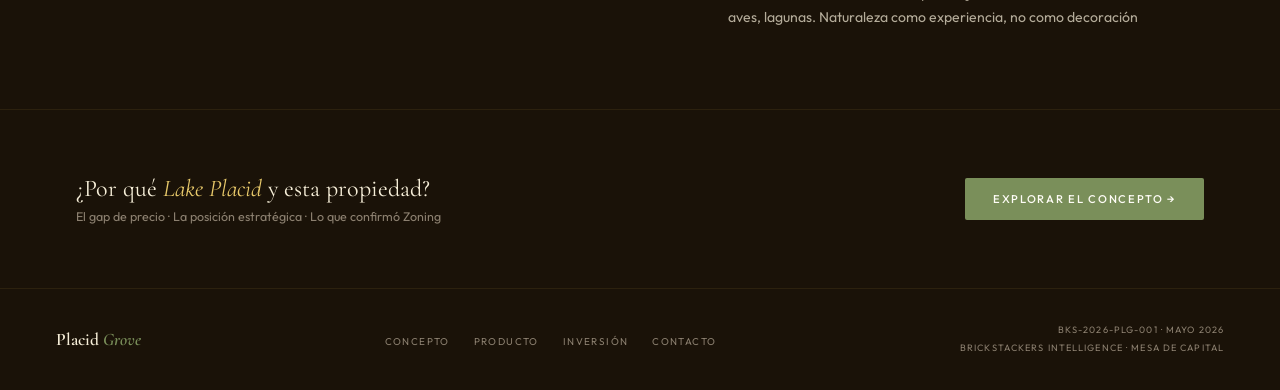
==== commit 5b8172ad: "i18n Fase 1 — Infraestructura + Home 100% bilingüe ES/EN Sistema de traducción client-side con local" ====
--- a/index.html
+++ b/index.html
@@ -106,14 +106,15 @@
 <nav>
   <a href="index.html" class="nav-logo">Placid <span>Grove</span></a>
   <ul class="nav-links">
-    <li><a href="index.html" class="active">Inicio</a></li>
-    <li><a href="concepto.html">Concepto</a></li>
-    <li><a href="producto.html">Producto</a></li>
-    <li><a href="inversion.html">Inversión</a></li>
-    <li><a href="estrategia.html">Estrategia</a></li>
-    <li><a href="contacto.html">Galería</a></li>
-    <li><a href="contacto.html#interes" class="nav-cta">Expresar Interés</a></li>
+    <li><a href="index.html" class="active" data-i18n="nav.inicio">Inicio</a></li>
+    <li><a href="concepto.html" data-i18n="nav.concepto">Concepto</a></li>
+    <li><a href="producto.html" data-i18n="nav.producto">Producto</a></li>
+    <li><a href="inversion.html" data-i18n="nav.inversion">Inversión</a></li>
+    <li><a href="estrategia.html" data-i18n="nav.estrategia">Estrategia</a></li>
+    <li><a href="contacto.html" data-i18n="nav.galeria">Galería</a></li>
+    <li><a href="contacto.html#interes" class="nav-cta" data-i18n="nav.cta">Expresar Interés</a></li>
   </ul>
+  <button class="lang-toggle" onclick="toggleLang()">EN</button>
   <button class="nav-mobile-toggle" onclick="toggleNav()">
     <span></span><span></span><span></span>
   </button>
@@ -128,25 +129,25 @@
     <div class="hero-left">
       <div class="hero-eyebrow">
         <div class="hero-eyebrow-dot"></div>
-        <span class="hero-eyebrow-text">Memorando de Inversión · BKS-2026-PLF-001</span>
+        <span class="hero-eyebrow-text" data-i18n="idx.hero.eyebrow">Memorando de Inversión · BKS-2026-PLG-001</span>
       </div>
       <h1 class="hero-title">
         Placid
         <strong><em>Grove</em></strong>
       </h1>
-      <p class="hero-sub">Tu pedacito de naturaleza en Florida.</p>
-      <div class="hero-location">Lake Placid, Highlands County · Florida · 134 Acres</div>
+      <p class="hero-sub" data-i18n="idx.hero.sub">Tu pedacito de naturaleza en Florida.</p>
+      <div class="hero-location" data-i18n="idx.hero.location">Lake Placid, Highlands County · Florida · 134 Acres</div>
     </div>
     <div class="hero-right">
       <div class="hero-stats">
-        <div class="hero-stat"><div class="hero-stat-val">~27%</div><div class="hero-stat-lbl">IRR Cash · 30 meses</div></div>
-        <div class="hero-stat"><div class="hero-stat-val">$900K</div><div class="hero-stat-lbl">Zona B Equity · 5 años</div></div>
-        <div class="hero-stat"><div class="hero-stat-val">$1.8M</div><div class="hero-stat-lbl">Capital Buscado</div></div>
-        <div class="hero-stat"><div class="hero-stat-val">134</div><div class="hero-stat-lbl">Acres</div></div>
+        <div class="hero-stat"><div class="hero-stat-val" data-i18n="idx.hero.stat1.val">~27%</div><div class="hero-stat-lbl" data-i18n="idx.hero.stat1.lbl">IRR Cash · 30 meses</div></div>
+        <div class="hero-stat"><div class="hero-stat-val" data-i18n="idx.hero.stat2.val">$900K</div><div class="hero-stat-lbl" data-i18n="idx.hero.stat2.lbl">Zona B Equity · 5 años</div></div>
+        <div class="hero-stat"><div class="hero-stat-val" data-i18n="idx.hero.stat3.val">$1.8M</div><div class="hero-stat-lbl" data-i18n="idx.hero.stat3.lbl">Capital Buscado</div></div>
+        <div class="hero-stat"><div class="hero-stat-val" data-i18n="idx.hero.stat4.val">134</div><div class="hero-stat-lbl" data-i18n="idx.hero.stat4.lbl">Acres</div></div>
       </div>
       <div class="hero-actions">
-        <a href="inversion.html" class="btn-prim">Ver la Oferta →</a>
-        <a href="contacto.html" class="btn-ghost">Ver Galería</a>
+        <a href="inversion.html" class="btn-prim" data-i18n="idx.hero.btn.oferta">Ver la Oferta →</a>
+        <a href="contacto.html" class="btn-ghost" data-i18n="idx.hero.btn.galeria">Ver Galería</a>
       </div>
     </div>
   </div>
@@ -158,15 +159,15 @@
     <div class="manifesto-grid">
       <div class="manifesto-img reveal">
         <img src="https://res.cloudinary.com/df9mz9qei/image/upload/v1779245403/6E2DB016-7008-4F9B-8170-4D4B00F80FEC_gxshcb.png" alt="Jardín comunitario">
-        <div class="manifesto-img-tag">Lake Placid, Florida · 134 Acres · Disponible</div>
+        <div class="manifesto-img-tag" data-i18n="idx.manifesto.tag">Lake Placid, Florida · 134 Acres · Disponible</div>
       </div>
       <div class="reveal">
-        <div class="s-label gold">El Concepto</div>
-        <h2 class="s-title light">Un campo de golf cerrado,<br><em>reimaginado</em> como comunidad de bienestar</h2>
-        <p class="s-body light">Placid Lakes Country Club cerró operaciones en abril de 2025. Lo que queda son 134 acres de canopy de robles maduros, lagunas naturales, un restaurante en operación con licencia de licor, e infraestructura aprovechable que en una tierra baldía costaría millones.</p>
-        <p class="s-body light" style="margin-top:16px">Placid Grove es la conversión de este activo dormido en una comunidad agro-residencial de naturaleza — donde las familias son dueñas de tierra real, las cabañas generan ingresos reales, y el paisaje mismo se convierte en el estilo de vida.</p>
+        <div class="s-label gold" data-i18n="idx.manifesto.label">El Concepto</div>
+        <h2 class="s-title light" data-i18n="idx.manifesto.title">Un campo de golf cerrado,<br><em>reimaginado</em> como comunidad de bienestar</h2>
+        <p class="s-body light" data-i18n="idx.manifesto.body1">Placid Lakes Country Club cerró operaciones en abril de 2025. Lo que queda son 134 acres de canopy de robles maduros, lagunas naturales, un restaurante en operación con licencia de licor, e infraestructura aprovechable que en una tierra baldía costaría millones.</p>
+        <p class="s-body light" style="margin-top:16px" data-i18n="idx.manifesto.body2">Placid Grove es la conversión de este activo dormido en una comunidad agro-residencial de naturaleza — donde las familias son dueñas de tierra real, las cabañas generan ingresos reales, y el paisaje mismo se convierte en el estilo de vida.</p>
         <div class="manifesto-quote">
-          <p>"El suelo es un commodity. La escasez real está en la experiencia, el diseño y la capacidad de crear pertenencia."</p>
+          <p data-i18n="idx.manifesto.quote">"El suelo es un commodity. La escasez real está en la experiencia, el diseño y la capacidad de crear pertenencia."</p>
         </div>
       </div>
     </div>
@@ -178,45 +179,45 @@
   <div class="container">
     <div class="trends-intro">
       <div class="reveal">
-        <div class="s-label">El Momento</div>
-        <h2 class="s-title">Dos megatendencias<br>que <em>confluyen</em></h2>
+        <div class="s-label" data-i18n="idx.trends.label">El Momento</div>
+        <h2 class="s-title" data-i18n="idx.trends.title">Dos megatendencias<br>que <em>confluyen</em></h2>
       </div>
       <div class="reveal">
-        <p class="s-body">El agroturismo y el wellness travel son la reconfiguración permanente de cómo las personas quieren vivir y vacacionar. Placid Grove está en la intersección exacta de ambas, más el anhelo cultural latino de tener su propia tierra.</p>
+        <p class="s-body" data-i18n="idx.trends.intro">El agroturismo y el wellness travel son la reconfiguración permanente de cómo las personas quieren vivir y vacacionar. Placid Grove está en la intersección exacta de ambas, más el anhelo cultural latino de tener su propia tierra.</p>
       </div>
     </div>
     <div class="trends-cards">
       <div class="trend-card reveal">
         <div class="trend-num">1</div>
         <div class="trend-icon-bg">🌾</div>
-        <div class="tag sage" style="margin-bottom:14px">Agroturismo</div>
-        <h3 class="trend-title">El campo vuelve a ser destino</h3>
-        <p class="trend-body">La demanda de experiencias rurales auténticas, gastronomía de origen y contacto directo con la naturaleza está transformando el turismo. El farm-to-table dejó de ser concepto y se convirtió en el estilo de vida más aspiracional de la década.</p>
+        <div class="tag sage" style="margin-bottom:14px" data-i18n="idx.trends.c1.tag">Agroturismo</div>
+        <h3 class="trend-title" data-i18n="idx.trends.c1.title">El campo vuelve a ser destino</h3>
+        <p class="trend-body" data-i18n="idx.trends.c1.body">La demanda de experiencias rurales auténticas, gastronomía de origen y contacto directo con la naturaleza está transformando el turismo. El farm-to-table dejó de ser concepto y se convirtió en el estilo de vida más aspiracional de la década.</p>
         <div style="border-top:1px solid rgba(106,68,35,0.1);padding-top:16px">
-          <div class="trend-stat-val">$81.2B</div>
-          <div class="trend-stat-lbl">Mercado global 2025 · CAGR 10.76% hasta 2034</div>
+          <div class="trend-stat-val" data-i18n="idx.trends.c1.stat.val">$81.2B</div>
+          <div class="trend-stat-lbl" data-i18n="idx.trends.c1.stat.lbl">Mercado global 2025 · CAGR 10.76% hasta 2034</div>
         </div>
       </div>
       <div class="trend-card reveal">
         <div class="trend-num">2</div>
         <div class="trend-icon-bg">🧘</div>
-        <div class="tag sage" style="margin-bottom:14px">Wellness Travel</div>
-        <h3 class="trend-title">El lujo es naturaleza y balance</h3>
-        <p class="trend-body">El turismo de wellness superó $1.15 billones en 2025 y crece al 12.4% anual. La pandemia aceleró la búsqueda de destinos que ofrezcan desconexión real, aire libre y alimentos genuinos. El retiro rural desplazó al spa urbano como aspiración premium.</p>
+        <div class="tag sage" style="margin-bottom:14px" data-i18n="idx.trends.c2.tag">Wellness Travel</div>
+        <h3 class="trend-title" data-i18n="idx.trends.c2.title">El lujo es naturaleza y balance</h3>
+        <p class="trend-body" data-i18n="idx.trends.c2.body">El turismo de wellness superó $1.15 billones en 2025 y crece al 12.4% anual. La pandemia aceleró la búsqueda de destinos que ofrezcan desconexión real, aire libre y alimentos genuinos. El retiro rural desplazó al spa urbano como aspiración premium.</p>
         <div style="border-top:1px solid rgba(106,68,35,0.1);padding-top:16px">
-          <div class="trend-stat-val">12.4%</div>
-          <div class="trend-stat-lbl">CAGR wellness tourism 2025–2033 · $2.9T proyectado</div>
+          <div class="trend-stat-val" data-i18n="idx.trends.c2.stat.val">12.4%</div>
+          <div class="trend-stat-lbl" data-i18n="idx.trends.c2.stat.lbl">CAGR wellness tourism 2025–2033 · $2.9T proyectado</div>
         </div>
       </div>
       <div class="trend-card reveal">
         <div class="trend-num">3</div>
         <div class="trend-icon-bg">🏡</div>
-        <div class="tag sage" style="margin-bottom:14px">La Finquita</div>
-        <h3 class="trend-title">El anhelo latino que no se olvida</h3>
-        <p class="trend-body">Para los más de 62 millones de hispanos en Estados Unidos, la finca de fin de semana no es un lujo abstracto — es una necesidad cultural profunda. Florida concentra una de las comunidades latinas más grandes del país, con más de 5.9 millones de personas.</p>
+        <div class="tag sage" style="margin-bottom:14px" data-i18n="idx.trends.c3.tag">La Finquita</div>
+        <h3 class="trend-title" data-i18n="idx.trends.c3.title">El anhelo latino que no se olvida</h3>
+        <p class="trend-body" data-i18n="idx.trends.c3.body">Para los más de 62 millones de hispanos en Estados Unidos, la finca de fin de semana no es un lujo abstracto — es una necesidad cultural profunda. Florida concentra una de las comunidades latinas más grandes del país, con más de 5.9 millones de personas.</p>
         <div style="border-top:1px solid rgba(106,68,35,0.1);padding-top:16px">
-          <div class="trend-stat-val">5.9M</div>
-          <div class="trend-stat-lbl">Población hispana/latina en Florida · 26.8% del estado</div>
+          <div class="trend-stat-val" data-i18n="idx.trends.c3.stat.val">5.9M</div>
+          <div class="trend-stat-lbl" data-i18n="idx.trends.c3.stat.lbl">Población hispana/latina en Florida · 26.8% del estado</div>
         </div>
       </div>
     </div>
@@ -231,15 +232,15 @@
       <div class="finquita-img-overlay"></div>
     </div>
     <div class="finquita-text">
-      <div class="s-label gold">Para el Latino en Florida</div>
-      <h2 class="s-title light">La <em>finquita</em><br>que siempre soñaste</h2>
-      <p class="s-body light">No importa si eras de Bogotá, Medellín, Caracas, Ciudad de México o San José. La casa de campo a las afueras, ese lugar donde el tiempo corre diferente — es el lujo más genuino de nuestra cultura. Placid Grove nació exactamente para eso.</p>
+      <div class="s-label gold" data-i18n="idx.finq.label">Para el Latino en Florida</div>
+      <h2 class="s-title light" data-i18n="idx.finq.title">La <em>finquita</em><br>que siempre soñaste</h2>
+      <p class="s-body light" data-i18n="idx.finq.body">No importa si eras de Bogotá, Medellín, Caracas, Ciudad de México o San José. La casa de campo a las afueras, ese lugar donde el tiempo corre diferente — es el lujo más genuino de nuestra cultura. Placid Grove nació exactamente para eso.</p>
       <div class="finquita-items">
-        <div class="fi-item"><div class="fi-dot"></div><div class="fi-text"><strong>Tu pedacito de tierra en Florida</strong> — con escritura real, lote propio, cabaña que se paga sola</div></div>
-        <div class="fi-item"><div class="fi-dot"></div><div class="fi-text"><strong>Escape de la rutina urbana</strong> — a 2.5 horas de 12 millones de personas pero en otro mundo completamente</div></div>
-        <div class="fi-item"><div class="fi-dot"></div><div class="fi-text"><strong>Punto de encuentro familiar</strong> — deportes, naturaleza, huerta, senderos, restaurante. Todo en un solo lugar</div></div>
-        <div class="fi-item"><div class="fi-dot"></div><div class="fi-text"><strong>La alcancía familiar</strong> — tierra en Florida que aprecia 10.87% anual y genera renta cuando no la usas</div></div>
-        <div class="fi-item"><div class="fi-dot"></div><div class="fi-text"><strong>Farm-to-table real</strong> — huertas que son jardines comestibles, árboles frutales, aves, lagunas. Naturaleza como experiencia, no como decoración</div></div>
+        <div class="fi-item"><div class="fi-dot"></div><div class="fi-text" data-i18n="idx.finq.i1"><strong>Tu pedacito de tierra en Florida</strong> — con escritura real, lote propio, cabaña que se paga sola</div></div>
+        <div class="fi-item"><div class="fi-dot"></div><div class="fi-text" data-i18n="idx.finq.i2"><strong>Escape de la rutina urbana</strong> — a 2.5 horas de 12 millones de personas pero en otro mundo completamente</div></div>
+        <div class="fi-item"><div class="fi-dot"></div><div class="fi-text" data-i18n="idx.finq.i3"><strong>Punto de encuentro familiar</strong> — deportes, naturaleza, huerta, senderos, restaurante. Todo en un solo lugar</div></div>
+        <div class="fi-item"><div class="fi-dot"></div><div class="fi-text" data-i18n="idx.finq.i4"><strong>La alcancía familiar</strong> — tierra en Florida que aprecia 10.87% anual y genera renta cuando no la usas</div></div>
+        <div class="fi-item"><div class="fi-dot"></div><div class="fi-text" data-i18n="idx.finq.i5"><strong>Farm-to-table real</strong> — huertas que son jardines comestibles, árboles frutales, aves, lagunas. Naturaleza como experiencia, no como decoración</div></div>
       </div>
     </div>
   </div>
@@ -250,10 +251,10 @@
   <div class="container">
     <div class="next-cta-inner">
       <div class="next-cta-text">
-        <h3>¿Por qué <em>Lake Placid</em> y esta propiedad?</h3>
-        <p>El gap de precio · La posición estratégica · Lo que confirmó Zoning</p>
-      </div>
-      <a href="concepto.html" class="btn-prim">Explorar el Concepto →</a>
+        <h3 data-i18n="idx.next.title">¿Por qué <em>Lake Placid</em> y esta propiedad?</h3>
+        <p data-i18n="idx.next.body">El gap de precio · La posición estratégica · Lo que confirmó Zoning</p>
+      </div>
+      <a href="concepto.html" class="btn-prim" data-i18n="idx.next.btn">Explorar el Concepto →</a>
     </div>
   </div>
 </div>
@@ -262,17 +263,18 @@
 <footer>
   <a href="index.html" class="footer-brand">Placid <span>Grove</span></a>
   <ul class="footer-links">
-    <li><a href="concepto.html">Concepto</a></li>
-    <li><a href="producto.html">Producto</a></li>
-    <li><a href="inversion.html">Inversión</a></li>
-    <li><a href="contacto.html#interes">Contacto</a></li>
+    <li><a href="concepto.html" data-i18n="footer.concepto">Concepto</a></li>
+    <li><a href="producto.html" data-i18n="footer.producto">Producto</a></li>
+    <li><a href="inversion.html" data-i18n="footer.inversion">Inversión</a></li>
+    <li><a href="contacto.html#interes" data-i18n="footer.contacto">Contacto</a></li>
   </ul>
   <div class="footer-meta">
-    <div>BKS-2026-PLF-001 · Mayo 2026</div>
-    <div>Brickstackers Intelligence · Mesa de Capital</div>
+    <div data-i18n="footer.meta1">BKS-2026-PLG-001 · Mayo 2026</div>
+    <div data-i18n="footer.meta2">Brickstackers Intelligence · Mesa de Capital</div>
   </div>
 </footer>
 
+<script src="i18n.js"></script>
 <script>
 function toggleNav(){
   document.querySelector('.nav-links').classList.toggle('open');
--- a/shared.css
+++ b/shared.css
@@ -28,6 +28,10 @@
 .nav-cta:hover{background:var(--moss)!important}
 .nav-mobile-toggle{display:none;background:none;border:none;cursor:pointer;padding:4px}
 .nav-mobile-toggle span{display:block;width:22px;height:2px;background:var(--ink);margin:4px 0;transition:all 0.3s}
+
+/* LANGUAGE TOGGLE */
+.lang-toggle{background:transparent;border:1px solid rgba(74,94,53,0.35);color:var(--moss);font-size:0.62rem;font-weight:600;letter-spacing:0.2em;text-transform:uppercase;padding:6px 10px;margin-left:12px;cursor:pointer;transition:all 0.2s;font-family:'Outfit',sans-serif;border-radius:2px;min-width:38px}
+.lang-toggle:hover{border-color:var(--gold);color:var(--gold);background:rgba(200,168,75,0.05)}
 
 /* LAYOUT */
 section{padding:100px 0}
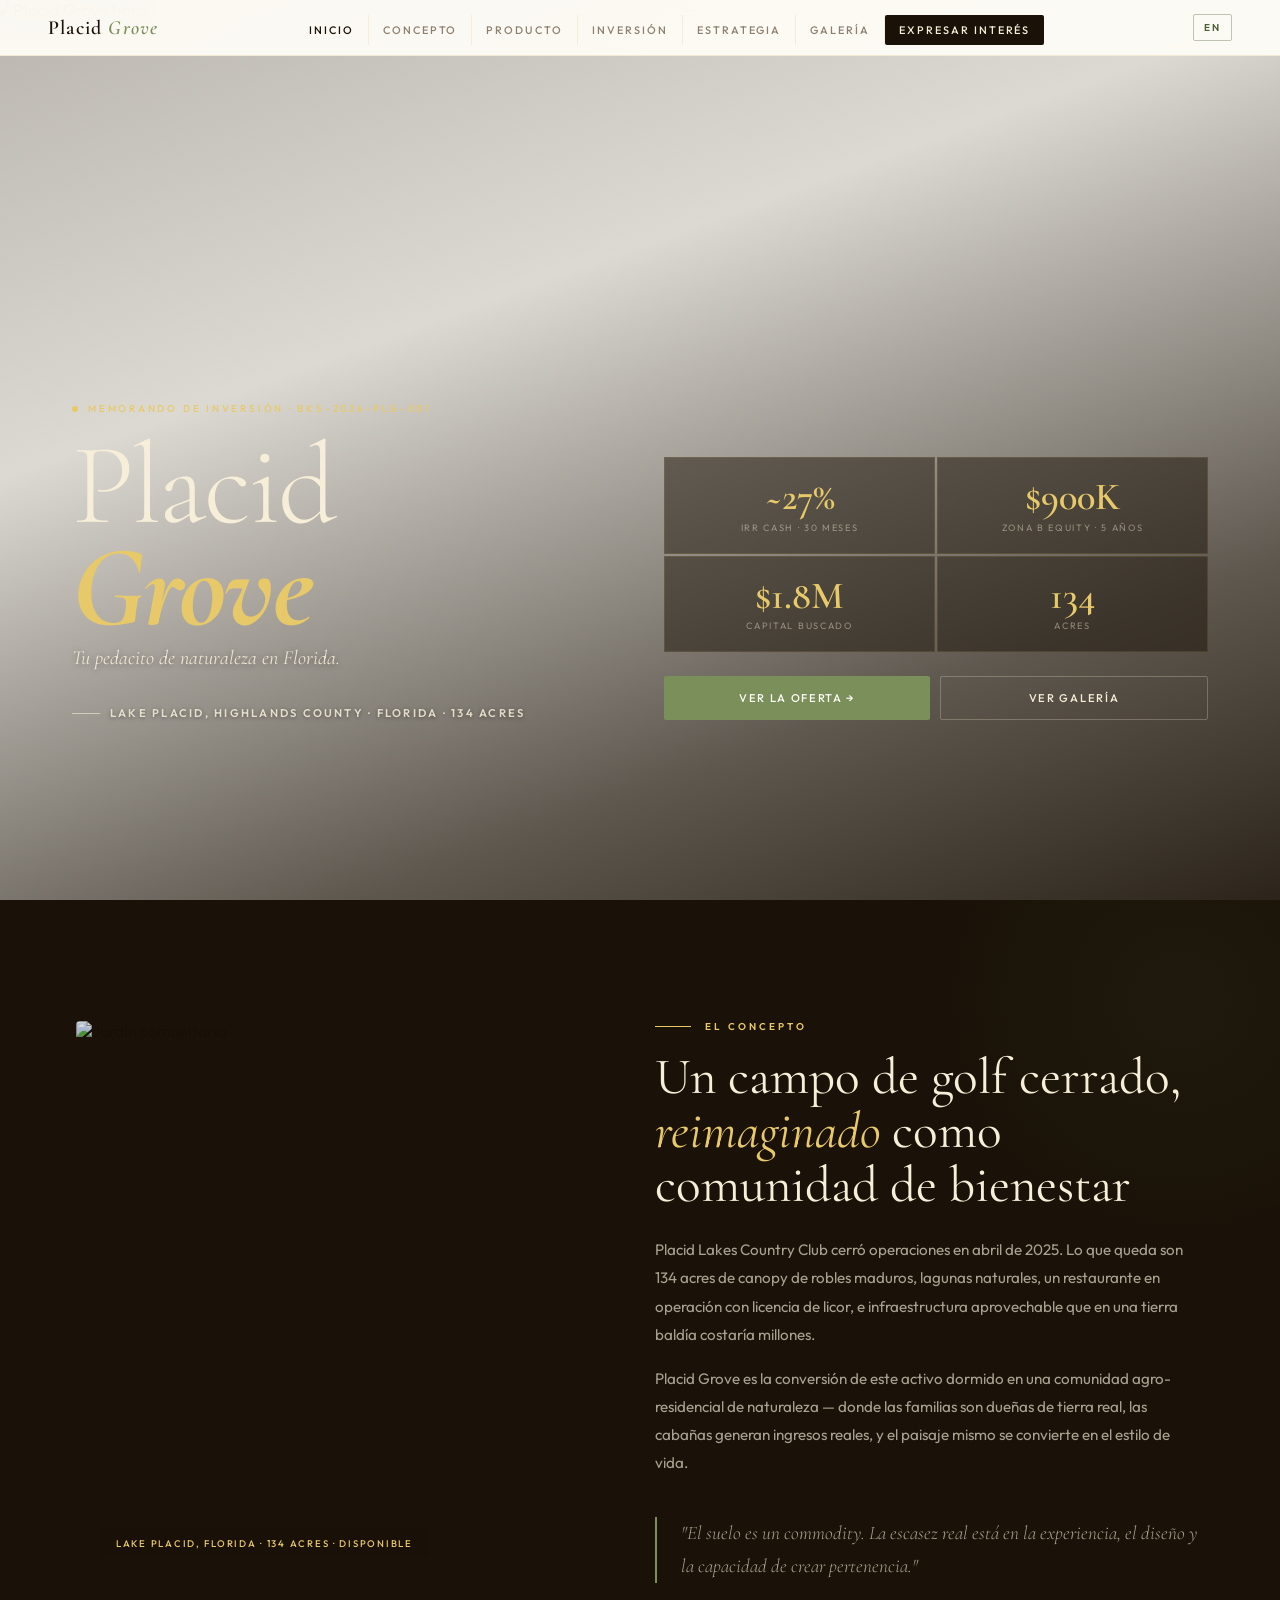
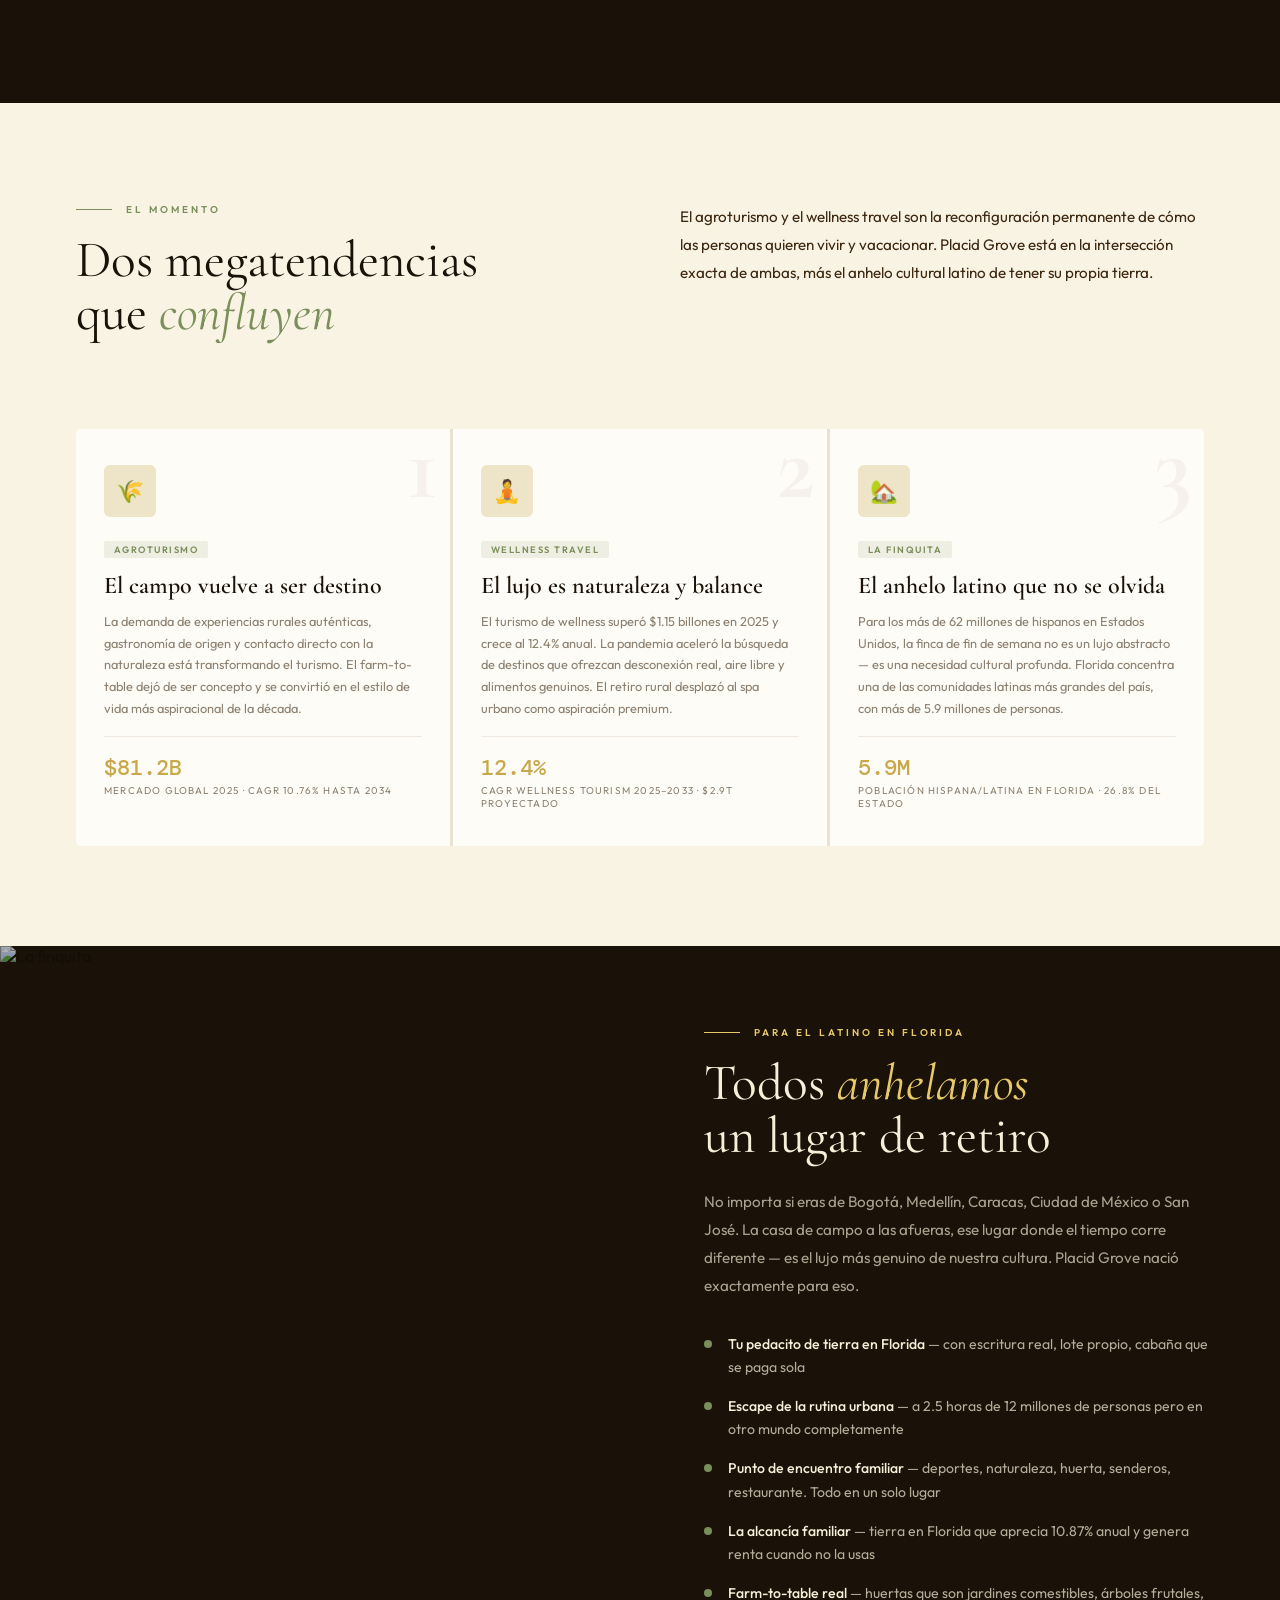
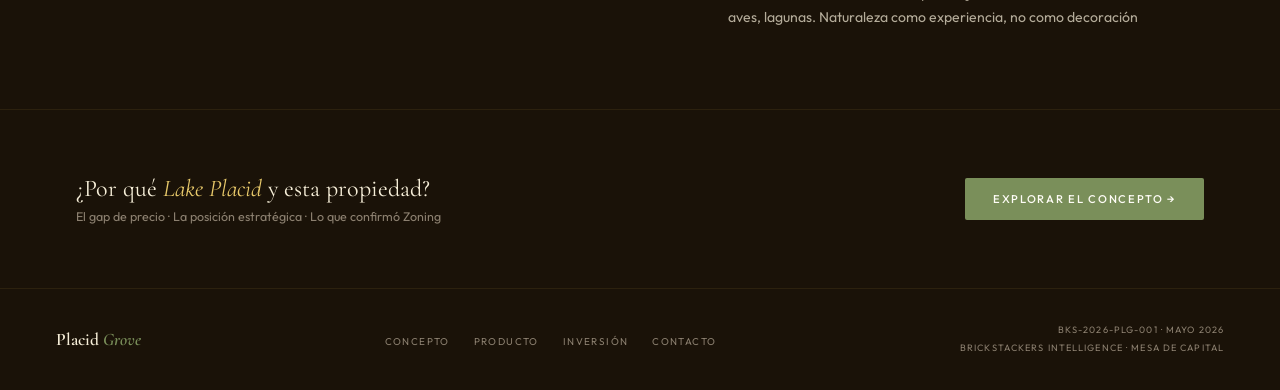
==== commit c37eb0ab: "Añadir sección Tendencias de Mercado en producto.html + tweak finquita title - Nueva sección "Tenden" ====
--- a/index.html
+++ b/index.html
@@ -233,7 +233,7 @@
     </div>
     <div class="finquita-text">
       <div class="s-label gold" data-i18n="idx.finq.label">Para el Latino en Florida</div>
-      <h2 class="s-title light" data-i18n="idx.finq.title">La <em>finquita</em><br>que siempre soñaste</h2>
+      <h2 class="s-title light" data-i18n="idx.finq.title">Todos <em>anhelamos</em><br>un lugar de retiro</h2>
       <p class="s-body light" data-i18n="idx.finq.body">No importa si eras de Bogotá, Medellín, Caracas, Ciudad de México o San José. La casa de campo a las afueras, ese lugar donde el tiempo corre diferente — es el lujo más genuino de nuestra cultura. Placid Grove nació exactamente para eso.</p>
       <div class="finquita-items">
         <div class="fi-item"><div class="fi-dot"></div><div class="fi-text" data-i18n="idx.finq.i1"><strong>Tu pedacito de tierra en Florida</strong> — con escritura real, lote propio, cabaña que se paga sola</div></div>
